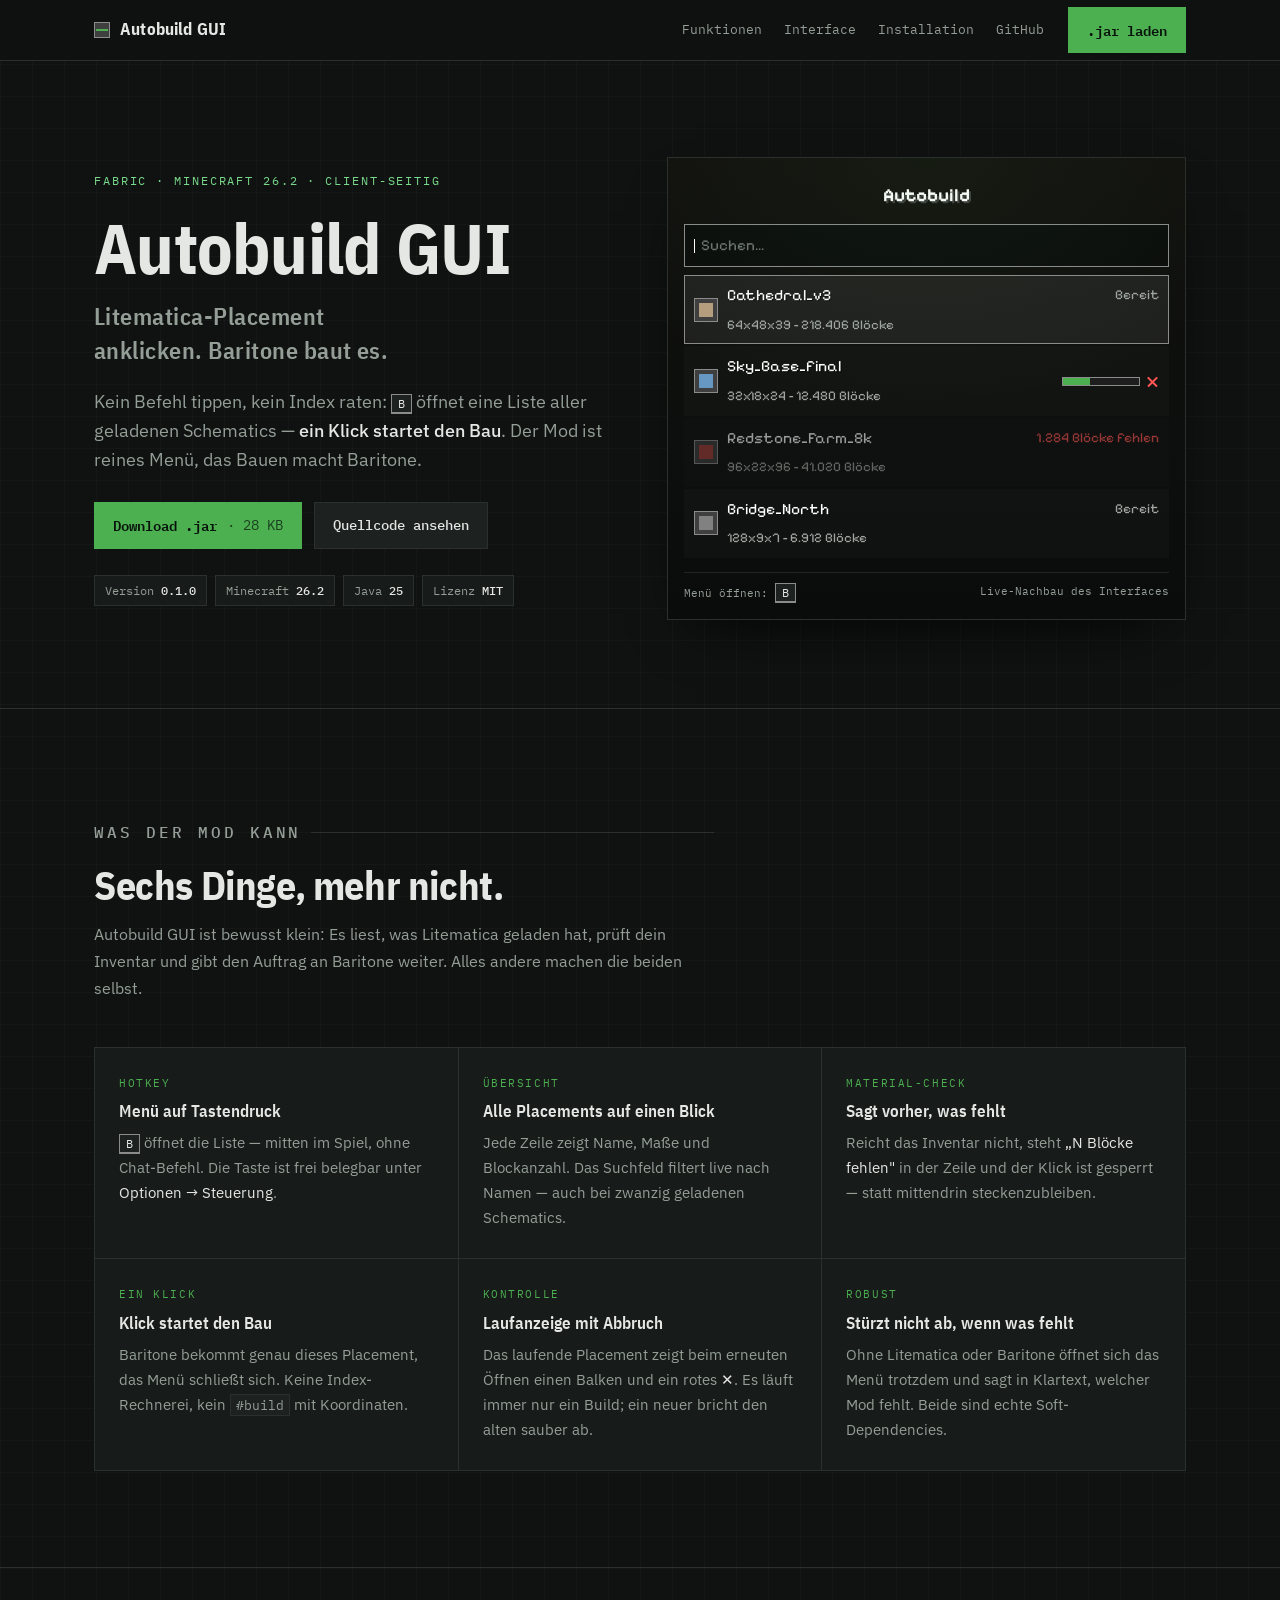
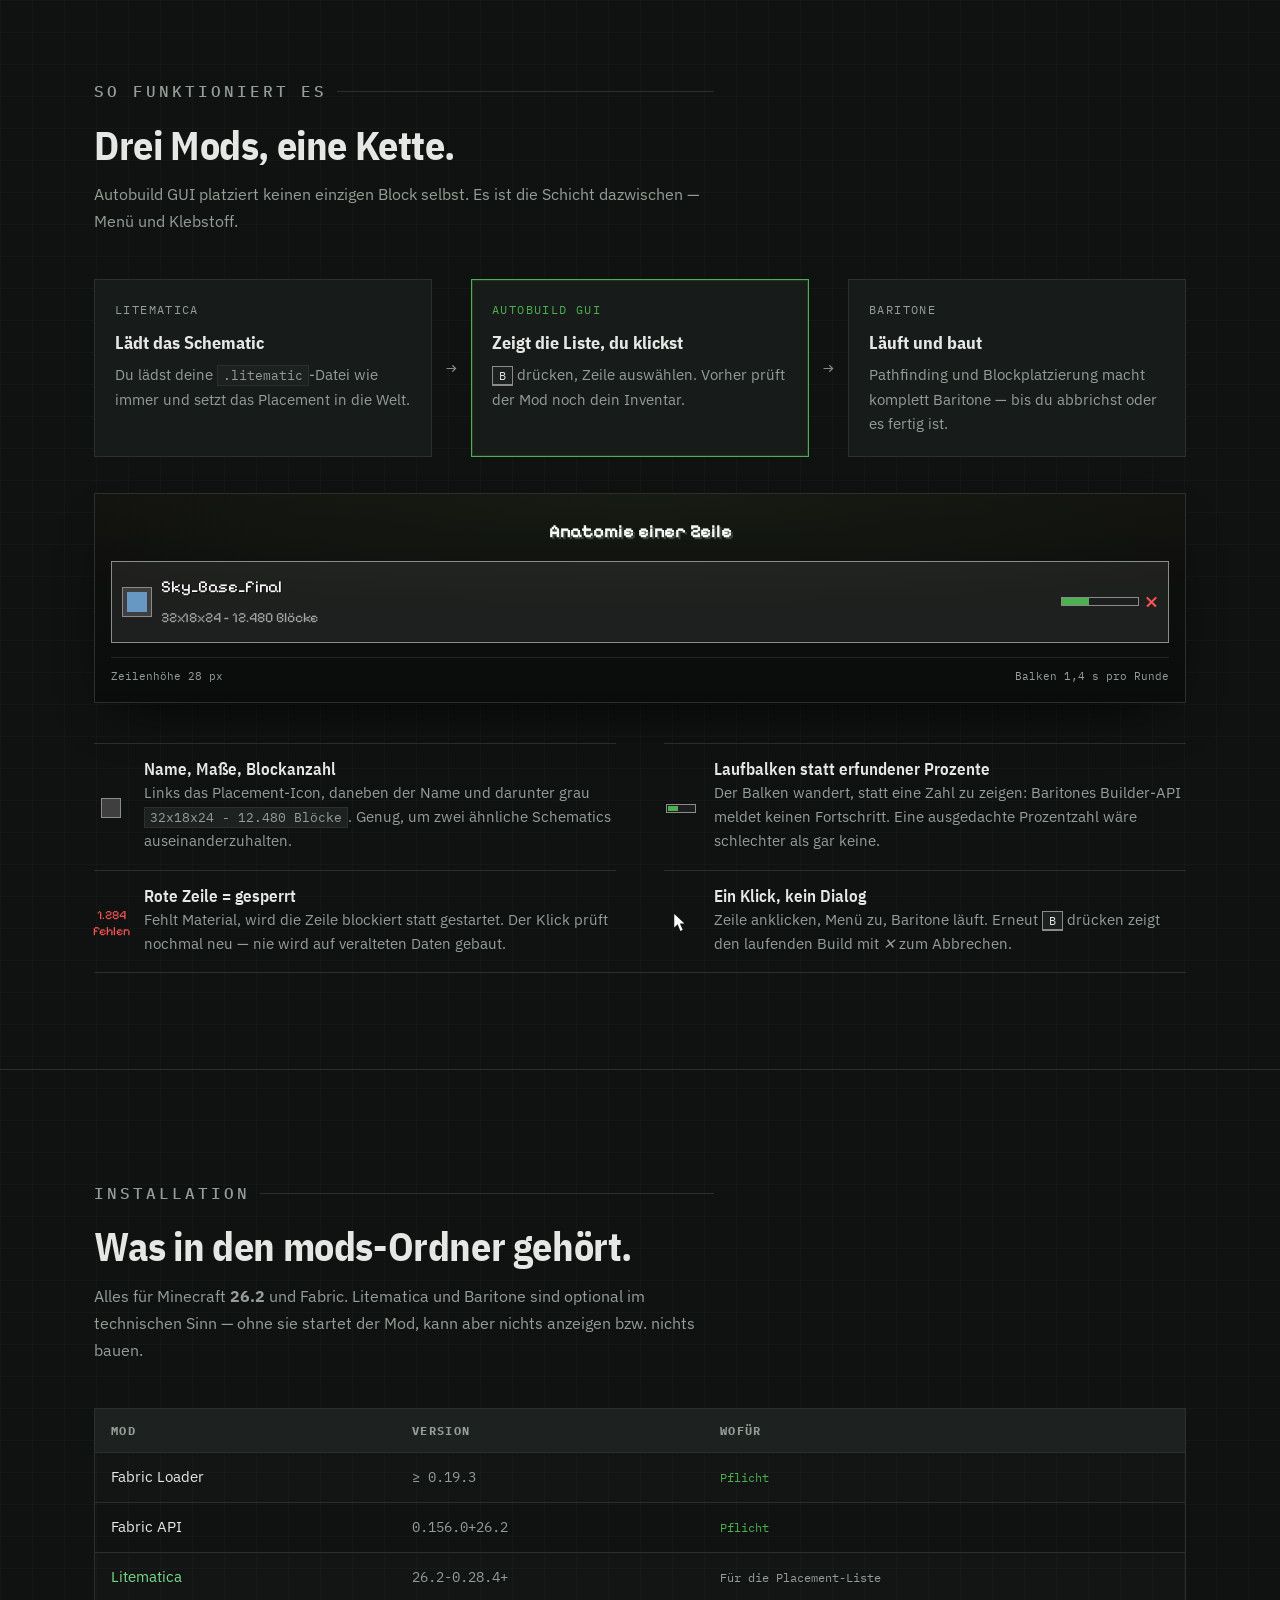
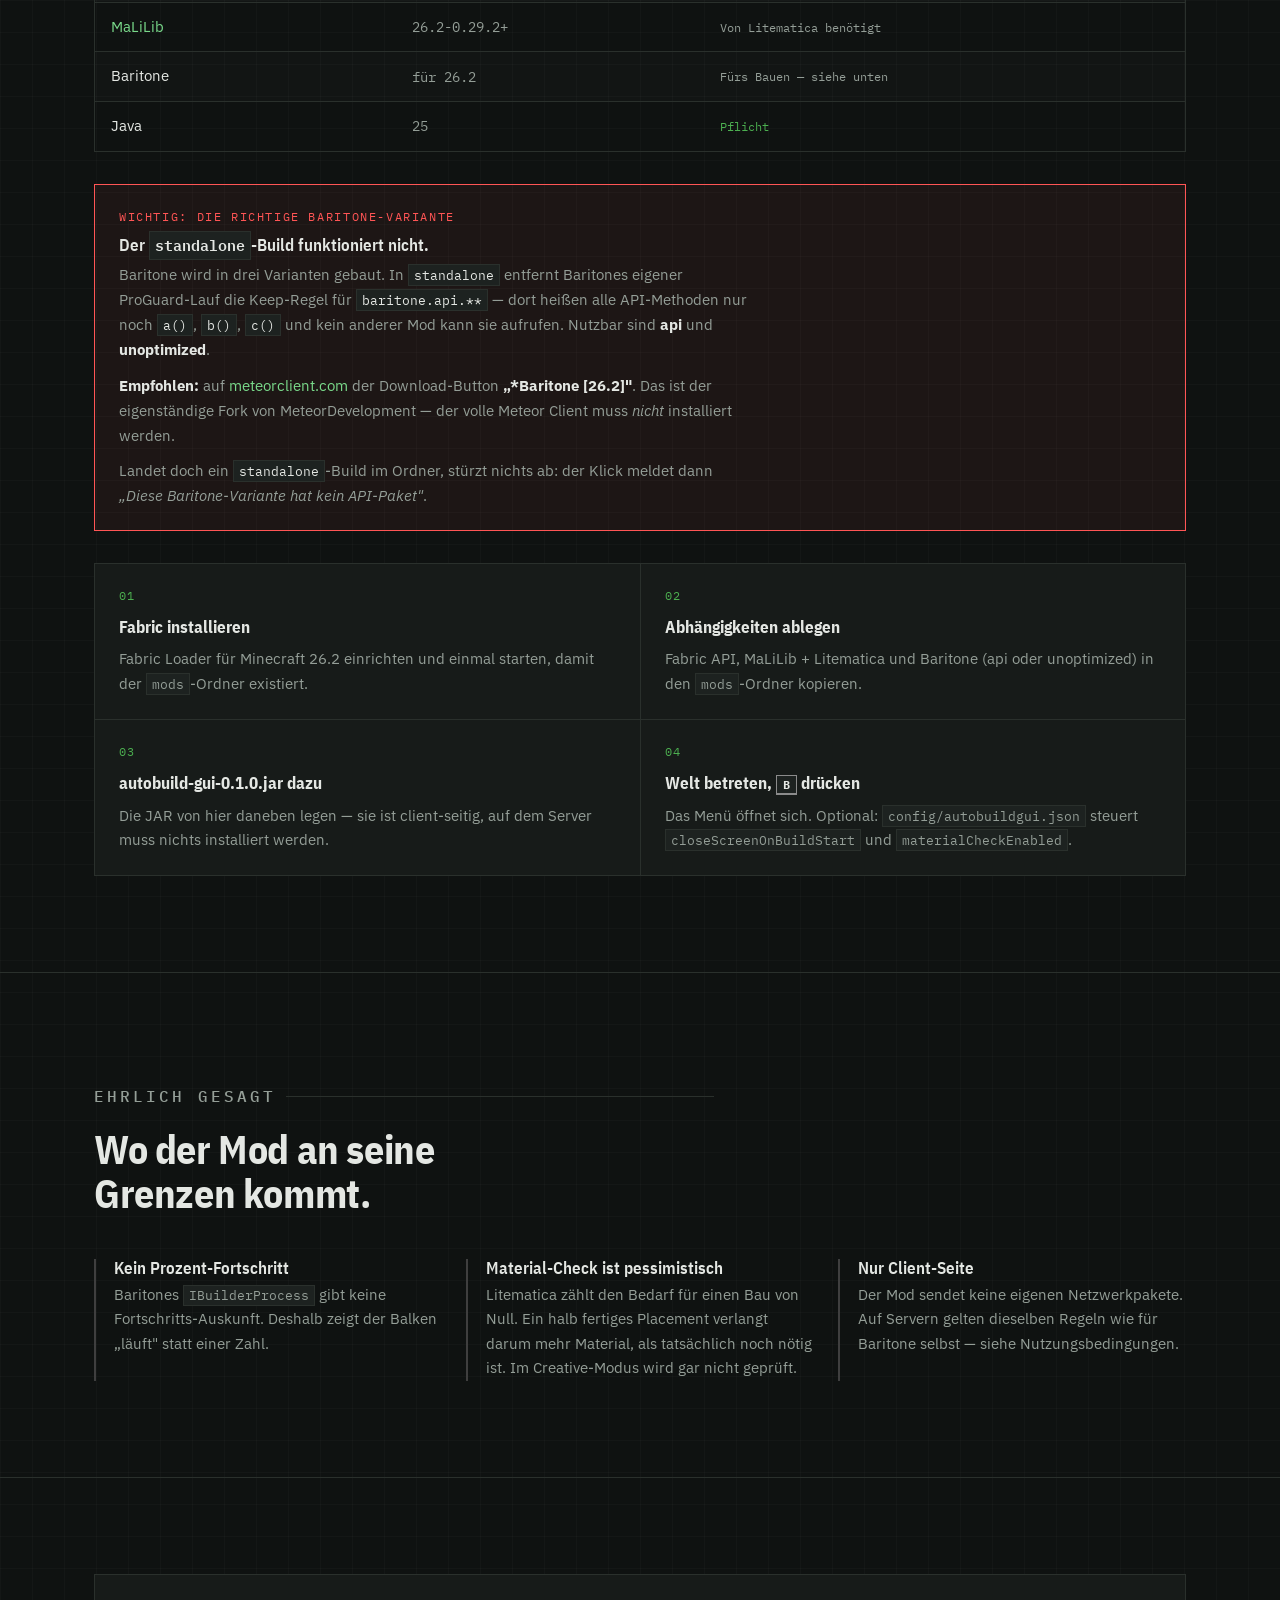
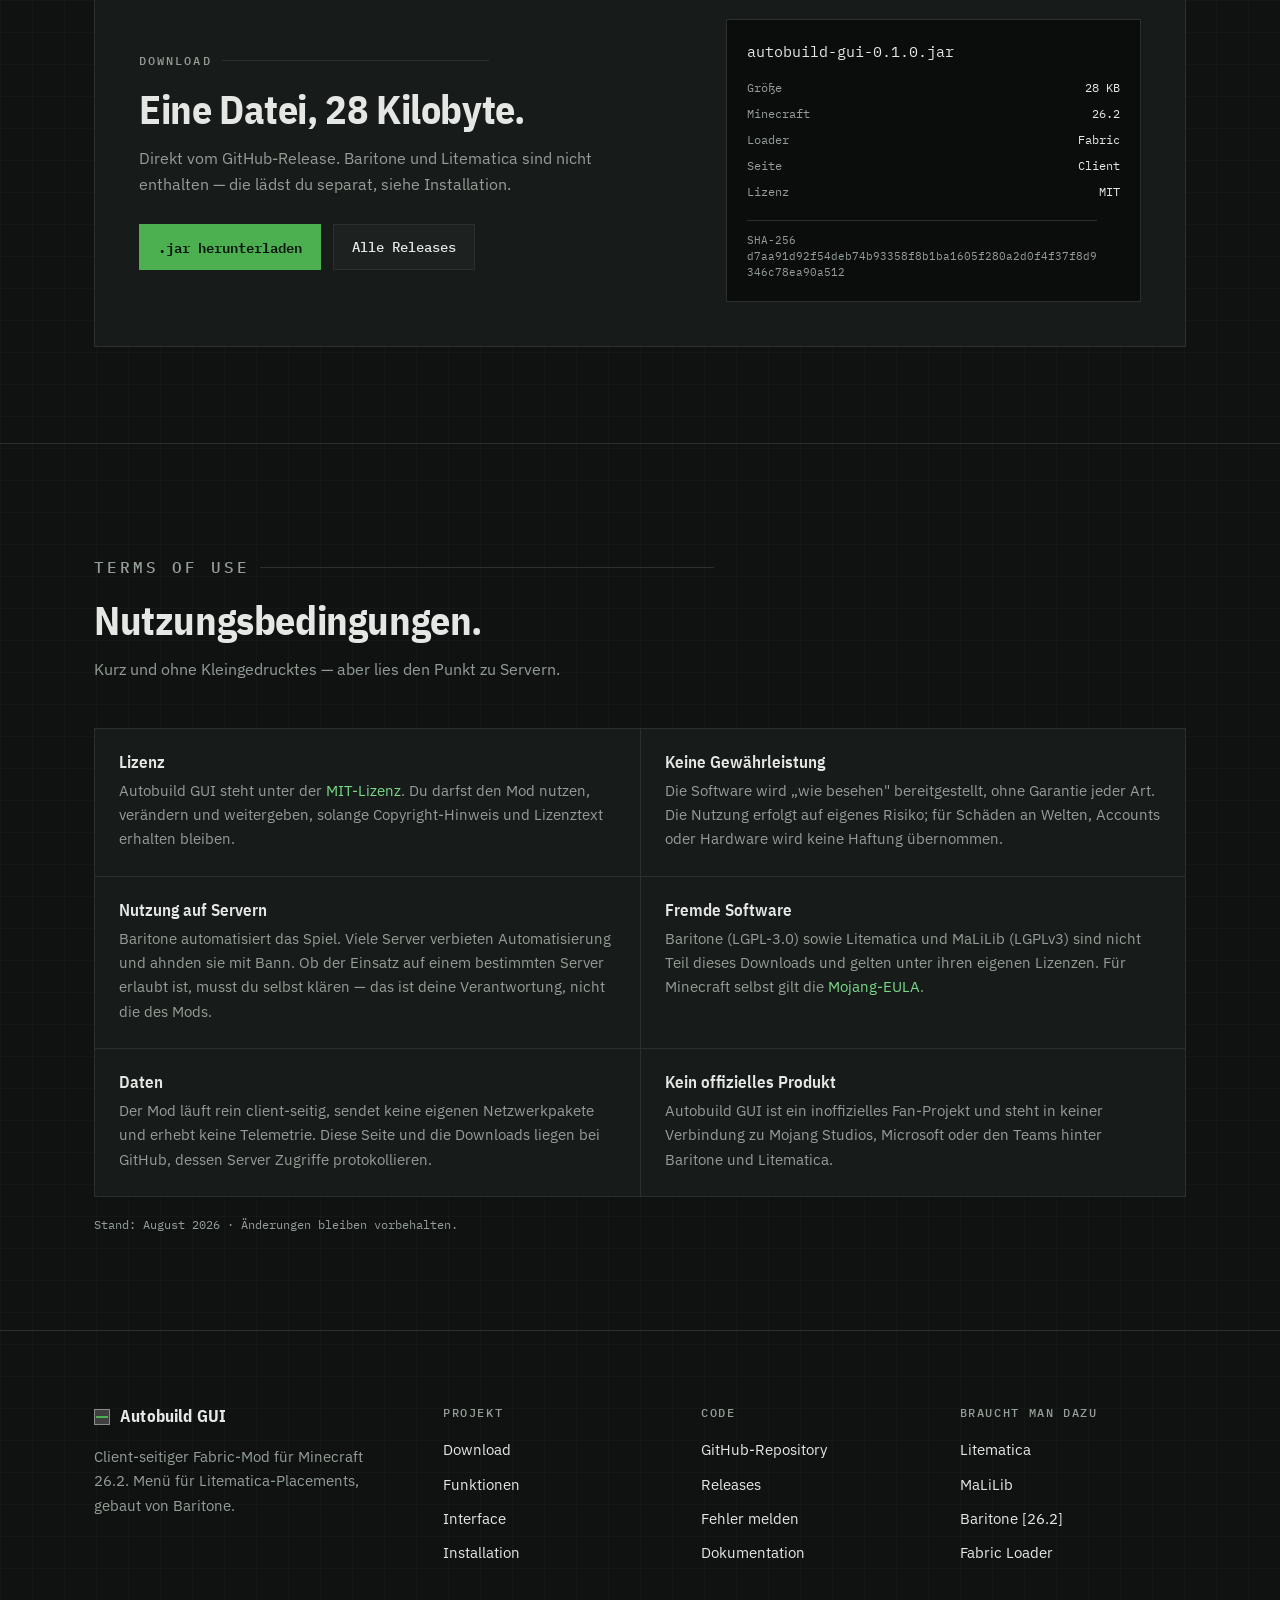
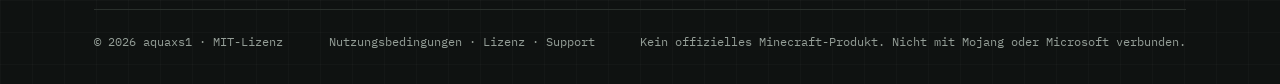
==== docs/index.html @ cc2c9528 "Projektseite: Download, Kurzbeschreibung und Interface-Nachbau Statische Seite unter docs/ (GitHub P" ====
<!doctype html>
<html lang="de">
<head>
<meta charset="utf-8">
<meta name="viewport" content="width=device-width, initial-scale=1">
<title>Autobuild GUI</title>
<meta name="description" content="Client-seitiger Fabric-Mod für Minecraft 26.2: Hotkey drücken, Litematica-Placement anklicken, Baritone baut es. Download als .jar.">
<meta property="og:title" content="Autobuild GUI">
<meta property="og:description" content="Ein Hotkey, eine Liste, ein Klick — und Baritone baut das Litematica-Schematic, das du ausgewählt hast.">
<meta property="og:type" content="website">
<link rel="preconnect" href="https://fonts.googleapis.com">
<link rel="preconnect" href="https://fonts.gstatic.com" crossorigin>
<link rel="stylesheet" href="https://fonts.googleapis.com/css2?family=IBM+Plex+Mono:wght@400;500;600&family=IBM+Plex+Sans+Condensed:wght@600;700&family=IBM+Plex+Sans:wght@400;500&family=Pixelify+Sans:wght@400;500;700&display=swap">
<link rel="icon" href="data:image/svg+xml,%3Csvg xmlns='http://www.w3.org/2000/svg' viewBox='0 0 16 16'%3E%3Crect width='16' height='16' fill='%230F1211'/%3E%3Crect x='2' y='2' width='12' height='12' fill='%238B8B8B'/%3E%3Crect x='3' y='3' width='10' height='10' fill='%233F3F3F'/%3E%3Crect x='4' y='7' width='8' height='2' fill='%234CAF50'/%3E%3C/svg%3E">
<style>
/* ---- tokens: die Farben stammen 1:1 aus PlacementListWidget.java ---- */
:root{
  --void:#0F1211;
  --panel:#171B19;
  --panel-2:#1D2220;
  --sunk:#0B0D0C;
  --stone:#8B8B8B;
  --stone-dim:#3F3F3F;
  --line:#2A302C;
  --text:#E4E7E3;
  --muted:#949E97;
  --grass:#4CAF50;
  --grass-hi:#79D98A;
  --redstone:#FF5555;

  --display:"IBM Plex Sans Condensed","Helvetica Neue",Arial,sans-serif;
  --body:"IBM Plex Sans","Helvetica Neue",Arial,sans-serif;
  --mono:"IBM Plex Mono",ui-monospace,SFMono-Regular,Menlo,monospace;
  --pixel:"Pixelify Sans",ui-monospace,SFMono-Regular,Menlo,monospace;

  --wrap:1140px;
}

*{box-sizing:border-box}
html{-webkit-text-size-adjust:100%}
body{
  margin:0;
  background-color:var(--void);
  /* Blaupausen-Raster: das Schematic-Gitter hinter allem */
  background-image:
    linear-gradient(rgba(139,139,139,.045) 1px,transparent 1px),
    linear-gradient(90deg,rgba(139,139,139,.045) 1px,transparent 1px);
  background-size:32px 32px;
  color:var(--text);
  font-family:var(--body);
  font-size:16px;
  line-height:1.65;
  -webkit-font-smoothing:antialiased;
}
img{max-width:100%}
a{color:var(--grass-hi);text-decoration:none}
a:hover{text-decoration:underline;text-underline-offset:3px}
:focus-visible{outline:2px solid var(--grass);outline-offset:2px}

h1,h2,h3{font-family:var(--display);font-weight:700;line-height:1.08;text-wrap:balance;margin:0;letter-spacing:-.01em}
h1{font-size:clamp(2.6rem,7vw,4.4rem)}
h2{font-size:clamp(1.75rem,3.6vw,2.5rem)}
h3{font-size:1.05rem;font-weight:600;letter-spacing:0}
p{margin:0}

.wrap{width:100%;max-width:var(--wrap);margin-inline:auto;padding-inline:24px}

/* ---- Widget-Chrome: 1px Stein-Rand über dunkler Füllung, wie im Spiel ---- */
.widget{border:1px solid var(--line);background:var(--panel)}

.eyebrow{
  font-family:var(--mono);font-size:.72rem;font-weight:500;
  letter-spacing:.18em;text-transform:uppercase;color:var(--muted);
  display:flex;align-items:center;gap:10px;margin-bottom:18px;
}
.eyebrow::after{content:"";flex:1;height:1px;background:var(--line)}

/* ---------------- Kopfzeile ---------------- */
.topbar{
  position:sticky;top:0;z-index:40;
  background:rgba(15,18,17,.88);
  backdrop-filter:blur(8px);
  border-bottom:1px solid var(--line);
}
.topbar .wrap{display:flex;align-items:center;gap:24px;height:60px}
.brand{display:flex;align-items:center;gap:10px;font-family:var(--display);font-weight:700;font-size:1.05rem;color:var(--text);letter-spacing:.01em}
.topbar .brand{margin-right:auto}
.brand:hover{text-decoration:none}
.brand .cube{width:16px;height:16px;background:var(--stone);position:relative;flex:none}
.brand .cube::after{content:"";position:absolute;inset:1px;background:var(--stone-dim)}
.brand .cube::before{content:"";position:absolute;left:2px;right:2px;top:7px;height:2px;background:var(--grass);z-index:1}
.topnav{display:flex;gap:22px;font-family:var(--mono);font-size:.8rem}
.topnav a{color:var(--muted)}
.topnav a:hover{color:var(--text);text-decoration:none}
@media (max-width:860px){.topnav{display:none}}

/* ---------------- Buttons ---------------- */
.btn{
  display:inline-flex;align-items:center;gap:10px;
  font-family:var(--mono);font-size:.85rem;font-weight:500;
  padding:11px 18px;border:1px solid var(--line);
  background:var(--panel-2);color:var(--text);
  transition:border-color .15s ease,background .15s ease,transform .15s ease;
}
.btn:hover{text-decoration:none;border-color:var(--stone);background:#242a27}
.btn:active{transform:translateY(1px)}
.btn-primary{
  background:var(--grass);border-color:var(--grass);color:#08130B;font-weight:600;
  box-shadow:0 0 0 0 rgba(76,175,80,.45);
}
.btn-primary:hover{background:var(--grass-hi);border-color:var(--grass-hi);box-shadow:0 0 26px -6px rgba(76,175,80,.55)}
.btn-primary .sz{opacity:.7;font-weight:400}

/* ---------------- Hero ---------------- */
.hero{padding:clamp(48px,8vw,96px) 0 clamp(56px,7vw,88px);border-bottom:1px solid var(--line)}
.hero-grid{display:grid;grid-template-columns:minmax(0,1fr) minmax(0,1.02fr);gap:clamp(32px,5vw,64px);align-items:center}
@media (max-width:940px){.hero-grid{grid-template-columns:minmax(0,1fr)}}
.tagline{
  font-family:var(--mono);font-size:.74rem;letter-spacing:.16em;text-transform:uppercase;
  color:var(--grass-hi);margin-bottom:20px;
}
.hero h1{margin-bottom:20px}
.hero h1 .thin{display:block;font-weight:600;color:var(--muted);font-size:.34em;letter-spacing:.02em;margin-top:14px;line-height:1.4;max-width:34ch}
.lede{font-size:1.1rem;color:var(--muted);max-width:52ch;margin-bottom:28px}
.lede strong{color:var(--text);font-weight:500}
.cta-row{display:flex;flex-wrap:wrap;gap:12px;margin-bottom:26px}
.specs{display:flex;flex-wrap:wrap;gap:8px}
.chip{
  font-family:var(--mono);font-size:.72rem;color:var(--muted);
  border:1px solid var(--line);padding:5px 10px;background:var(--panel);
}
.chip b{color:var(--text);font-weight:500}

/* ---------------- Der Menü-Nachbau ---------------- */
.screen{
  border:1px solid var(--line);
  font-variant-ligatures:none;font-feature-settings:"liga" 0,"clig" 0;
  background:linear-gradient(180deg,#12100E 0%,#0C0F0D 60%,#0A0C0B 100%);
  padding:16px;position:relative;
  box-shadow:0 24px 60px -30px #000;
}
.screen::before{
  content:"";position:absolute;inset:0;pointer-events:none;
  background:radial-gradient(120% 90% at 50% 0%,rgba(76,175,80,.07),transparent 60%);
}
.screen-title{
  font-family:var(--pixel);font-size:1.15rem;font-weight:700;text-align:center;
  color:#fff;text-shadow:2px 2px 0 #3F3F3F;margin:6px 0 14px;
}
.mc-input{
  border:1px solid var(--stone);background:var(--sunk);
  padding:8px 9px;margin-bottom:8px;
  font-family:var(--pixel);font-size:.95rem;color:#6E756F;
  display:flex;align-items:center;gap:2px;
}
.mc-input .caret{width:1px;height:.9em;background:#fff;margin-right:4px;animation:blink 1.06s steps(1,end) infinite}
@keyframes blink{0%,49%{opacity:1}50%,100%{opacity:0}}

.rows{display:flex;flex-direction:column;gap:2px}
.row{
  display:flex;align-items:center;gap:9px;
  padding:7px 9px;border:1px solid transparent;background:rgba(255,255,255,.02);
}
.row.hover{background:rgba(255,255,255,.07);border-color:var(--stone)}
.row.blocked{opacity:.58}
.row .icon{width:24px;height:24px;flex:none;background:var(--stone);position:relative}
.row .icon::after{content:"";position:absolute;inset:1px;background:var(--stone-dim)}
.row .icon i{position:absolute;inset:5px;z-index:1;display:block;background:currentColor;opacity:.85}
.row .meta{min-width:0;flex:1;display:flex;flex-direction:column}
.row .name{font-family:var(--pixel);font-size:.98rem;color:#fff;white-space:nowrap;overflow:hidden;text-overflow:ellipsis;text-shadow:1px 1px 0 rgba(0,0,0,.6)}
.row .sub{font-family:var(--pixel);font-size:.84rem;color:#A0A5A1;margin-top:5px;white-space:nowrap;overflow:hidden;text-overflow:ellipsis}
.row .status{font-family:var(--pixel);font-size:.86rem;color:#A0A5A1;flex:none;align-self:flex-start;margin-top:1px}
.row .status.miss{color:var(--redstone)}
.running{display:flex;align-items:center;gap:6px;flex:none}
.bar{width:78px;height:9px;border:1px solid var(--stone);background:#1E1E1E;overflow:hidden;position:relative}
.bar span{position:absolute;top:0;bottom:0;width:35%;background:var(--grass);animation:sweep 1.4s linear infinite}
@keyframes sweep{from{left:-35%}to{left:100%}}
.x{width:13px;height:13px;position:relative;flex:none}
.x::before,.x::after{content:"";position:absolute;left:0;top:6px;width:13px;height:1.6px;background:var(--redstone)}
.x::before{transform:rotate(45deg)}
.x::after{transform:rotate(-45deg)}
.screen-foot{
  display:flex;justify-content:space-between;gap:12px;
  font-family:var(--mono);font-size:.68rem;color:var(--muted);
  margin-top:14px;padding-top:10px;border-top:1px solid rgba(139,139,139,.18);
}
kbd{
  font-family:var(--mono);font-size:.72rem;color:var(--text);
  border:1px solid var(--stone);border-bottom-width:2px;background:var(--panel-2);
  padding:1px 6px;
}
@media (prefers-reduced-motion:reduce){
  .bar span{animation:none;left:32%}
  .mc-input .caret{animation:none}
}

/* ---------------- Abschnitte ---------------- */
section{padding:clamp(56px,8vw,96px) 0;border-bottom:1px solid var(--line)}
.sec-head{max-width:62ch;margin-bottom:44px}
.sec-head p{color:var(--muted);margin-top:14px;font-size:1.03rem}

.features{display:grid;grid-template-columns:repeat(3,minmax(0,1fr));gap:1px;background:var(--line);border:1px solid var(--line)}
@media (max-width:900px){.features{grid-template-columns:repeat(2,minmax(0,1fr))}}
@media (max-width:600px){.features{grid-template-columns:minmax(0,1fr)}}
.feature{background:var(--panel);padding:26px 24px 28px;display:flex;flex-direction:column;gap:10px}
.feature .tag{font-family:var(--mono);font-size:.7rem;letter-spacing:.14em;text-transform:uppercase;color:var(--grass)}
.feature p{color:var(--muted);font-size:.95rem}
.feature p em{font-style:normal;color:var(--text)}

/* Pipeline */
.pipe{display:grid;grid-template-columns:1fr auto 1fr auto 1fr;gap:14px;align-items:stretch;margin-bottom:36px}
@media (max-width:820px){.pipe{grid-template-columns:minmax(0,1fr);gap:10px}.pipe .arrow{transform:rotate(90deg);justify-self:start;margin-left:24px}}
.step{border:1px solid var(--line);background:var(--panel);padding:20px}
.step .who{font-family:var(--mono);font-size:.72rem;letter-spacing:.12em;text-transform:uppercase;color:var(--muted);margin-bottom:8px}
.step.self{border-color:var(--grass);box-shadow:inset 0 0 0 1px rgba(76,175,80,.18)}
.step.self .who{color:var(--grass)}
.step b{font-family:var(--display);font-size:1.15rem;font-weight:700;display:block;margin-bottom:6px}
.step p{color:var(--muted);font-size:.92rem}
.arrow{display:flex;align-items:center;color:var(--stone);font-family:var(--mono);font-size:1.1rem}

.anatomy{display:flex;flex-direction:column;gap:clamp(24px,4vw,40px)}
.legend{list-style:none;margin:0;padding:0;display:grid;grid-template-columns:repeat(2,minmax(0,1fr));column-gap:clamp(24px,4vw,48px);border-bottom:1px solid var(--line)}
@media (max-width:760px){.legend{grid-template-columns:minmax(0,1fr)}}
.legend li{display:flex;gap:16px;padding:16px 0;border-top:1px solid var(--line)}
.legend .swatch{width:34px;flex:none;display:flex;align-items:center;justify-content:center;padding-top:3px}
.legend h3{margin-bottom:3px}
.legend p{color:var(--muted);font-size:.92rem}
.sw-icon{width:20px;height:20px;background:var(--stone);position:relative}
.sw-icon::after{content:"";position:absolute;inset:1px;background:var(--stone-dim)}
.sw-bar{width:30px;height:9px;border:1px solid var(--stone);background:#1E1E1E;position:relative;overflow:hidden}
.sw-bar::after{content:"";position:absolute;inset:1px;right:60%;background:var(--grass)}
.sw-text{font-family:var(--pixel);font-variant-ligatures:none;font-size:.78rem;color:var(--redstone);text-align:center;line-height:1.3}
.sw-cursor{width:14px;height:18px;fill:#fff}

/* Tabelle */
.table-scroll{overflow-x:auto;border:1px solid var(--line)}
table{border-collapse:collapse;width:100%;min-width:520px;font-size:.94rem}
th,td{text-align:left;padding:12px 16px;border-bottom:1px solid var(--line)}
thead th{font-family:var(--mono);font-size:.72rem;letter-spacing:.12em;text-transform:uppercase;color:var(--muted);background:var(--panel-2)}
tbody tr:last-child td{border-bottom:none}
tbody tr:nth-child(odd){background:rgba(255,255,255,.012)}
td.v{font-family:var(--mono);font-size:.85rem;color:var(--muted);white-space:nowrap}
td .req{font-family:var(--mono);font-size:.75rem;color:var(--grass)}
td .opt{font-family:var(--mono);font-size:.75rem;color:var(--muted)}

/* Warnung */
.warn{border:1px solid var(--redstone);background:rgba(255,85,85,.06);padding:22px 24px;margin:32px 0}
.warn .lbl{font-family:var(--mono);font-size:.72rem;letter-spacing:.14em;text-transform:uppercase;color:var(--redstone);margin-bottom:10px}
.warn h3{margin-bottom:8px}
.warn p{color:var(--muted);font-size:.95rem;max-width:70ch}
.warn p + p{margin-top:10px}
.warn code,.warn strong{color:var(--text)}
code{font-family:var(--mono);font-size:.88em;background:var(--panel-2);border:1px solid var(--line);padding:1px 5px}

/* Schritte */
.steps{counter-reset:s;list-style:none;margin:32px 0 0;padding:0;display:grid;grid-template-columns:repeat(2,minmax(0,1fr));gap:1px;background:var(--line);border:1px solid var(--line)}
@media (max-width:700px){.steps{grid-template-columns:minmax(0,1fr)}}
.steps li{counter-increment:s;background:var(--panel);padding:22px 24px}
.steps li::before{content:counter(s,decimal-leading-zero);font-family:var(--mono);font-size:.75rem;color:var(--grass);display:block;margin-bottom:8px;letter-spacing:.1em}
.steps li p{color:var(--muted);font-size:.94rem;margin-top:6px}
.steps li b{font-family:var(--display);font-size:1.05rem}

.notes{list-style:none;margin:0;padding:0;display:grid;grid-template-columns:repeat(3,minmax(0,1fr));gap:24px}
@media (max-width:820px){.notes{grid-template-columns:minmax(0,1fr);gap:20px}}
.notes li{border-left:2px solid var(--stone-dim);padding-left:18px}
.notes h3{margin-bottom:6px}
.notes p{color:var(--muted);font-size:.93rem}

/* Download */
.download{background:var(--panel);border:1px solid var(--line);padding:clamp(28px,4vw,44px);display:grid;grid-template-columns:minmax(0,1.3fr) minmax(0,1fr);gap:clamp(24px,4vw,48px);align-items:center}
@media (max-width:820px){.download{grid-template-columns:minmax(0,1fr)}}
.download h2{margin-bottom:14px}
.download > div > p{color:var(--muted);max-width:50ch}
.file{border:1px solid var(--line);background:var(--sunk);padding:20px}
.file .fname{font-family:var(--mono);font-size:.92rem;color:var(--text);word-break:break-all;margin-bottom:14px}
.file dl{margin:0 0 18px;display:grid;grid-template-columns:auto 1fr;gap:6px 16px;font-family:var(--mono);font-size:.76rem}
.file dt{color:var(--muted)}
.file dd{margin:0;color:var(--text);text-align:right}
.file .hash{font-family:var(--mono);font-size:.66rem;color:var(--muted);word-break:break-all;line-height:1.5;border-top:1px solid var(--line);padding-top:12px;margin-top:14px}

/* Nutzungsbedingungen */
.terms{display:grid;grid-template-columns:repeat(2,minmax(0,1fr));gap:1px;background:var(--line);border:1px solid var(--line)}
@media (max-width:760px){.terms{grid-template-columns:minmax(0,1fr)}}
.terms > div{background:var(--panel);padding:24px}
.terms h3{margin-bottom:8px}
.terms p{color:var(--muted);font-size:.92rem}
.terms p + p{margin-top:8px}
.stamp{font-family:var(--mono);font-size:.74rem;color:var(--muted);margin-top:18px}

/* Fußzeile */
footer{padding:clamp(48px,6vw,72px) 0 32px}
.fgrid{display:grid;grid-template-columns:1.4fr repeat(3,1fr);gap:32px}
@media (max-width:860px){.fgrid{grid-template-columns:repeat(2,minmax(0,1fr))}}
@media (max-width:520px){.fgrid{grid-template-columns:minmax(0,1fr)}}
.fgrid h4{font-family:var(--mono);font-size:.72rem;letter-spacing:.14em;text-transform:uppercase;color:var(--muted);margin:0 0 16px;font-weight:500}
.fgrid ul{list-style:none;margin:0;padding:0;display:flex;flex-direction:column;gap:10px;font-size:.92rem}
.fgrid ul a{color:var(--text)}
.fgrid ul a:hover{color:var(--grass-hi)}
.fabout p{color:var(--muted);font-size:.92rem;max-width:34ch;margin-top:14px}
.fbottom{margin-top:44px;padding-top:22px;border-top:1px solid var(--line);display:flex;flex-wrap:wrap;gap:12px 24px;justify-content:space-between;font-family:var(--mono);font-size:.74rem;color:var(--muted)}
.fbottom a{color:var(--muted)}
.skip{position:absolute;left:-9999px}
.skip:focus{left:16px;top:12px;z-index:60;background:var(--grass);color:#08130B;padding:8px 14px}
</style>
</head>
<body>
<a class="skip" href="#main">Zum Inhalt springen</a>

<header class="topbar">
  <div class="wrap">
    <a class="brand" href="#top"><span class="cube"></span>Autobuild GUI</a>
    <nav class="topnav">
      <a href="#features">Funktionen</a>
      <a href="#interface">Interface</a>
      <a href="#installation">Installation</a>
      <a href="https://github.com/aquaxs1/Autobuild-GUI">GitHub</a>
    </nav>
    <a class="btn btn-primary" href="https://github.com/aquaxs1/Autobuild-GUI/releases/download/v0.1.0/autobuild-gui-0.1.0.jar">.jar laden</a>
  </div>
</header>

<main id="main">
<div id="top"></div>

<!-- ============ HERO ============ -->
<div class="hero">
  <div class="wrap hero-grid">
    <div>
      <p class="tagline">Fabric · Minecraft 26.2 · Client-seitig</p>
      <h1>Autobuild&nbsp;GUI
        <span class="thin">Litematica-Placement anklicken. Baritone baut es.</span>
      </h1>
      <p class="lede">Kein Befehl tippen, kein Index raten: <kbd>B</kbd> öffnet eine Liste aller geladenen Schematics — <strong>ein Klick startet den Bau</strong>. Der Mod ist reines Menü, das Bauen macht Baritone.</p>
      <div class="cta-row">
        <a class="btn btn-primary" href="https://github.com/aquaxs1/Autobuild-GUI/releases/download/v0.1.0/autobuild-gui-0.1.0.jar">Download .jar <span class="sz">· 28&nbsp;KB</span></a>
        <a class="btn" href="https://github.com/aquaxs1/Autobuild-GUI">Quellcode ansehen</a>
      </div>
      <div class="specs">
        <span class="chip">Version <b>0.1.0</b></span>
        <span class="chip">Minecraft <b>26.2</b></span>
        <span class="chip">Java <b>25</b></span>
        <span class="chip">Lizenz <b>MIT</b></span>
      </div>
    </div>

    <!-- Nachbau des Menüs, wie der Mod es zeichnet -->
    <div class="screen" role="img" aria-label="Nachbau des Autobuild-Menüs: Suchfeld und vier Placement-Zeilen. Cathedral_v3 ist bereit, Sky_Base_final wird gerade gebaut und zeigt einen laufenden Balken mit Abbrechen-Kreuz, Redstone_Farm_8k ist gesperrt weil 1284 Blöcke fehlen, Bridge_North ist bereit.">
      <p class="screen-title">Autobuild</p>
      <div class="mc-input"><span class="caret"></span>Suchen...</div>
      <div class="rows">
        <div class="row hover">
          <span class="icon" style="color:#C9B08A"><i></i></span>
          <span class="meta">
            <span class="name">Cathedral_v3</span>
            <span class="sub">64x48x39 - 218.406 Blöcke</span>
          </span>
          <span class="status">Bereit</span>
        </div>
        <div class="row">
          <span class="icon" style="color:#6FA8DC"><i></i></span>
          <span class="meta">
            <span class="name">Sky_Base_final</span>
            <span class="sub">32x18x24 - 12.480 Blöcke</span>
          </span>
          <span class="running"><span class="bar"><span></span></span><span class="x"></span></span>
        </div>
        <div class="row blocked">
          <span class="icon" style="color:#B4413C"><i></i></span>
          <span class="meta">
            <span class="name">Redstone_Farm_8k</span>
            <span class="sub">96x22x96 - 41.020 Blöcke</span>
          </span>
          <span class="status miss">1.284 Blöcke fehlen</span>
        </div>
        <div class="row">
          <span class="icon" style="color:#8E8E8E"><i></i></span>
          <span class="meta">
            <span class="name">Bridge_North</span>
            <span class="sub">128x9x7 - 6.912 Blöcke</span>
          </span>
          <span class="status">Bereit</span>
        </div>
      </div>
      <div class="screen-foot">
        <span>Menü öffnen: <kbd>B</kbd></span>
        <span>Live-Nachbau des Interfaces</span>
      </div>
    </div>
  </div>
</div>

<!-- ============ FUNKTIONEN ============ -->
<section id="features">
  <div class="wrap">
    <div class="sec-head">
      <p class="eyebrow">Was der Mod kann</p>
      <h2>Sechs Dinge, mehr nicht.</h2>
      <p>Autobuild GUI ist bewusst klein: Es liest, was Litematica geladen hat, prüft dein Inventar und gibt den Auftrag an Baritone weiter. Alles andere machen die beiden selbst.</p>
    </div>

    <div class="features">
      <div class="feature">
        <span class="tag">Hotkey</span>
        <h3>Menü auf Tastendruck</h3>
        <p><kbd>B</kbd> öffnet die Liste — mitten im Spiel, ohne Chat-Befehl. Die Taste ist frei belegbar unter <em>Optionen → Steuerung</em>.</p>
      </div>
      <div class="feature">
        <span class="tag">Übersicht</span>
        <h3>Alle Placements auf einen Blick</h3>
        <p>Jede Zeile zeigt Name, Maße und Blockanzahl. Das Suchfeld filtert live nach Namen — auch bei zwanzig geladenen Schematics.</p>
      </div>
      <div class="feature">
        <span class="tag">Material-Check</span>
        <h3>Sagt vorher, was fehlt</h3>
        <p>Reicht das Inventar nicht, steht <em>„N Blöcke fehlen"</em> in der Zeile und der Klick ist gesperrt — statt mittendrin steckenzubleiben.</p>
      </div>
      <div class="feature">
        <span class="tag">Ein Klick</span>
        <h3>Klick startet den Bau</h3>
        <p>Baritone bekommt genau dieses Placement, das Menü schließt sich. Keine Index-Rechnerei, kein <code>#build</code> mit Koordinaten.</p>
      </div>
      <div class="feature">
        <span class="tag">Kontrolle</span>
        <h3>Laufanzeige mit Abbruch</h3>
        <p>Das laufende Placement zeigt beim erneuten Öffnen einen Balken und ein rotes <em>✕</em>. Es läuft immer nur ein Build; ein neuer bricht den alten sauber ab.</p>
      </div>
      <div class="feature">
        <span class="tag">Robust</span>
        <h3>Stürzt nicht ab, wenn was fehlt</h3>
        <p>Ohne Litematica oder Baritone öffnet sich das Menü trotzdem und sagt in Klartext, welcher Mod fehlt. Beide sind echte Soft-Dependencies.</p>
      </div>
    </div>
  </div>
</section>

<!-- ============ INTERFACE ============ -->
<section id="interface">
  <div class="wrap">
    <div class="sec-head">
      <p class="eyebrow">So funktioniert es</p>
      <h2>Drei Mods, eine Kette.</h2>
      <p>Autobuild GUI platziert keinen einzigen Block selbst. Es ist die Schicht dazwischen — Menü und Klebstoff.</p>
    </div>

    <div class="pipe">
      <div class="step">
        <p class="who">Litematica</p>
        <b>Lädt das Schematic</b>
        <p>Du lädst deine <code>.litematic</code>-Datei wie immer und setzt das Placement in die Welt.</p>
      </div>
      <div class="arrow" aria-hidden="true">→</div>
      <div class="step self">
        <p class="who">Autobuild GUI</p>
        <b>Zeigt die Liste, du klickst</b>
        <p><kbd>B</kbd> drücken, Zeile auswählen. Vorher prüft der Mod noch dein Inventar.</p>
      </div>
      <div class="arrow" aria-hidden="true">→</div>
      <div class="step">
        <p class="who">Baritone</p>
        <b>Läuft und baut</b>
        <p>Pathfinding und Blockplatzierung macht komplett Baritone — bis du abbrichst oder es fertig ist.</p>
      </div>
    </div>

    <div class="anatomy">
      <div class="screen">
        <p class="screen-title">Anatomie einer Zeile</p>
        <div class="rows">
          <div class="row hover" style="padding:12px 10px">
            <span class="icon" style="color:#6FA8DC;width:30px;height:30px"><i></i></span>
            <span class="meta">
              <span class="name" style="font-size:1.05rem">Sky_Base_final</span>
              <span class="sub" style="font-size:.88rem">32x18x24 - 12.480 Blöcke</span>
            </span>
            <span class="running"><span class="bar"><span></span></span><span class="x"></span></span>
          </div>
        </div>
        <div class="screen-foot"><span>Zeilenhöhe 28&nbsp;px</span><span>Balken 1,4&nbsp;s pro Runde</span></div>
      </div>

      <ul class="legend">
        <li>
          <span class="swatch"><span class="sw-icon"></span></span>
          <div>
            <h3>Name, Maße, Blockanzahl</h3>
            <p>Links das Placement-Icon, daneben der Name und darunter grau <code>32x18x24 - 12.480 Blöcke</code>. Genug, um zwei ähnliche Schematics auseinanderzuhalten.</p>
          </div>
        </li>
        <li>
          <span class="swatch"><span class="sw-bar"></span></span>
          <div>
            <h3>Laufbalken statt erfundener Prozente</h3>
            <p>Der Balken wandert, statt eine Zahl zu zeigen: Baritones Builder-API meldet keinen Fortschritt. Eine ausgedachte Prozentzahl wäre schlechter als gar keine.</p>
          </div>
        </li>
        <li>
          <span class="swatch"><span class="sw-text">1.284<br>fehlen</span></span>
          <div>
            <h3>Rote Zeile = gesperrt</h3>
            <p>Fehlt Material, wird die Zeile blockiert statt gestartet. Der Klick prüft nochmal neu — nie wird auf veralteten Daten gebaut.</p>
          </div>
        </li>
        <li>
          <span class="swatch"><svg class="sw-cursor" viewBox="0 0 12 16" aria-hidden="true"><path d="M0 0 L0 12 L3 9 L5.5 15 L7.5 14 L5 8.5 L9 8.5 Z"/></svg></span>
          <div>
            <h3>Ein Klick, kein Dialog</h3>
            <p>Zeile anklicken, Menü zu, Baritone läuft. Erneut <kbd>B</kbd> drücken zeigt den laufenden Build mit <em>✕</em> zum Abbrechen.</p>
          </div>
        </li>
      </ul>
    </div>
  </div>
</section>

<!-- ============ INSTALLATION ============ -->
<section id="installation">
  <div class="wrap">
    <div class="sec-head">
      <p class="eyebrow">Installation</p>
      <h2>Was in den mods-Ordner gehört.</h2>
      <p>Alles für Minecraft <strong>26.2</strong> und Fabric. Litematica und Baritone sind optional im technischen Sinn — ohne sie startet der Mod, kann aber nichts anzeigen bzw. nichts bauen.</p>
    </div>

    <div class="table-scroll">
      <table>
        <thead>
          <tr><th scope="col">Mod</th><th scope="col">Version</th><th scope="col">Wofür</th></tr>
        </thead>
        <tbody>
          <tr><td>Fabric Loader</td><td class="v">≥ 0.19.3</td><td><span class="req">Pflicht</span></td></tr>
          <tr><td>Fabric API</td><td class="v">0.156.0+26.2</td><td><span class="req">Pflicht</span></td></tr>
          <tr><td><a href="https://www.curseforge.com/minecraft/mc-mods/litematica">Litematica</a></td><td class="v">26.2-0.28.4+</td><td><span class="opt">Für die Placement-Liste</span></td></tr>
          <tr><td><a href="https://www.curseforge.com/minecraft/mc-mods/malilib">MaLiLib</a></td><td class="v">26.2-0.29.2+</td><td><span class="opt">Von Litematica benötigt</span></td></tr>
          <tr><td>Baritone</td><td class="v">für 26.2</td><td><span class="opt">Fürs Bauen — siehe unten</span></td></tr>
          <tr><td>Java</td><td class="v">25</td><td><span class="req">Pflicht</span></td></tr>
        </tbody>
      </table>
    </div>

    <div class="warn">
      <p class="lbl">Wichtig: die richtige Baritone-Variante</p>
      <h3>Der <code>standalone</code>-Build funktioniert nicht.</h3>
      <p>Baritone wird in drei Varianten gebaut. In <code>standalone</code> entfernt Baritones eigener ProGuard-Lauf die Keep-Regel für <code>baritone.api.**</code> — dort heißen alle API-Methoden nur noch <code>a()</code>, <code>b()</code>, <code>c()</code> und kein anderer Mod kann sie aufrufen. Nutzbar sind <strong>api</strong> und <strong>unoptimized</strong>.</p>
      <p><strong>Empfohlen:</strong> auf <a href="https://meteorclient.com">meteorclient.com</a> der Download-Button <strong>„*Baritone [26.2]"</strong>. Das ist der eigenständige Fork von MeteorDevelopment — der volle Meteor Client muss <em>nicht</em> installiert werden.</p>
      <p>Landet doch ein <code>standalone</code>-Build im Ordner, stürzt nichts ab: der Klick meldet dann <em>„Diese Baritone-Variante hat kein API-Paket"</em>.</p>
    </div>

    <ol class="steps">
      <li><b>Fabric installieren</b><p>Fabric Loader für Minecraft 26.2 einrichten und einmal starten, damit der <code>mods</code>-Ordner existiert.</p></li>
      <li><b>Abhängigkeiten ablegen</b><p>Fabric API, MaLiLib + Litematica und Baritone (api oder unoptimized) in den <code>mods</code>-Ordner kopieren.</p></li>
      <li><b>autobuild-gui-0.1.0.jar dazu</b><p>Die JAR von hier daneben legen — sie ist client-seitig, auf dem Server muss nichts installiert werden.</p></li>
      <li><b>Welt betreten, <kbd>B</kbd> drücken</b><p>Das Menü öffnet sich. Optional: <code>config/autobuildgui.json</code> steuert <code>closeScreenOnBuildStart</code> und <code>materialCheckEnabled</code>.</p></li>
    </ol>
  </div>
</section>

<!-- ============ GRENZEN ============ -->
<section id="grenzen">
  <div class="wrap">
    <div class="sec-head">
      <p class="eyebrow">Ehrlich gesagt</p>
      <h2>Wo der Mod an seine Grenzen kommt.</h2>
    </div>
    <ul class="notes">
      <li>
        <h3>Kein Prozent-Fortschritt</h3>
        <p>Baritones <code>IBuilderProcess</code> gibt keine Fortschritts-Auskunft. Deshalb zeigt der Balken „läuft" statt einer Zahl.</p>
      </li>
      <li>
        <h3>Material-Check ist pessimistisch</h3>
        <p>Litematica zählt den Bedarf für einen Bau von Null. Ein halb fertiges Placement verlangt darum mehr Material, als tatsächlich noch nötig ist. Im Creative-Modus wird gar nicht geprüft.</p>
      </li>
      <li>
        <h3>Nur Client-Seite</h3>
        <p>Der Mod sendet keine eigenen Netzwerkpakete. Auf Servern gelten dieselben Regeln wie für Baritone selbst — siehe Nutzungsbedingungen.</p>
      </li>
    </ul>
  </div>
</section>

<!-- ============ DOWNLOAD ============ -->
<section id="download">
  <div class="wrap">
    <div class="download">
      <div>
        <p class="eyebrow">Download</p>
        <h2>Eine Datei, 28&nbsp;Kilobyte.</h2>
        <p>Direkt vom GitHub-Release. Baritone und Litematica sind nicht enthalten — die lädst du separat, siehe Installation.</p>
        <div class="cta-row" style="margin:26px 0 0">
          <a class="btn btn-primary" href="https://github.com/aquaxs1/Autobuild-GUI/releases/download/v0.1.0/autobuild-gui-0.1.0.jar">.jar herunterladen</a>
          <a class="btn" href="https://github.com/aquaxs1/Autobuild-GUI/releases">Alle Releases</a>
        </div>
      </div>
      <div class="file">
        <p class="fname">autobuild-gui-0.1.0.jar</p>
        <dl>
          <dt>Größe</dt><dd>28 KB</dd>
          <dt>Minecraft</dt><dd>26.2</dd>
          <dt>Loader</dt><dd>Fabric</dd>
          <dt>Seite</dt><dd>Client</dd>
          <dt>Lizenz</dt><dd>MIT</dd>
        </dl>
        <p class="hash">SHA-256<br>d7aa91d92f54deb74b93358f8b1ba1605f280a2d0f4f37f8d9346c78ea90a512</p>
      </div>
    </div>
  </div>
</section>

<!-- ============ NUTZUNGSBEDINGUNGEN ============ -->
<section id="terms">
  <div class="wrap">
    <div class="sec-head">
      <p class="eyebrow">Terms of Use</p>
      <h2>Nutzungsbedingungen.</h2>
      <p>Kurz und ohne Kleingedrucktes — aber lies den Punkt zu Servern.</p>
    </div>

    <div class="terms">
      <div>
        <h3>Lizenz</h3>
        <p>Autobuild GUI steht unter der <a href="https://github.com/aquaxs1/Autobuild-GUI/blob/main/LICENSE">MIT-Lizenz</a>. Du darfst den Mod nutzen, verändern und weitergeben, solange Copyright-Hinweis und Lizenztext erhalten bleiben.</p>
      </div>
      <div>
        <h3>Keine Gewährleistung</h3>
        <p>Die Software wird „wie besehen" bereitgestellt, ohne Garantie jeder Art. Die Nutzung erfolgt auf eigenes Risiko; für Schäden an Welten, Accounts oder Hardware wird keine Haftung übernommen.</p>
      </div>
      <div>
        <h3>Nutzung auf Servern</h3>
        <p>Baritone automatisiert das Spiel. Viele Server verbieten Automatisierung und ahnden sie mit Bann. Ob der Einsatz auf einem bestimmten Server erlaubt ist, musst du selbst klären — das ist deine Verantwortung, nicht die des Mods.</p>
      </div>
      <div>
        <h3>Fremde Software</h3>
        <p>Baritone (LGPL-3.0) sowie Litematica und MaLiLib (LGPLv3) sind nicht Teil dieses Downloads und gelten unter ihren eigenen Lizenzen. Für Minecraft selbst gilt die <a href="https://www.minecraft.net/eula">Mojang-EULA</a>.</p>
      </div>
      <div>
        <h3>Daten</h3>
        <p>Der Mod läuft rein client-seitig, sendet keine eigenen Netzwerkpakete und erhebt keine Telemetrie. Diese Seite und die Downloads liegen bei GitHub, dessen Server Zugriffe protokollieren.</p>
      </div>
      <div>
        <h3>Kein offizielles Produkt</h3>
        <p>Autobuild GUI ist ein inoffizielles Fan-Projekt und steht in keiner Verbindung zu Mojang Studios, Microsoft oder den Teams hinter Baritone und Litematica.</p>
      </div>
    </div>
    <p class="stamp">Stand: August 2026 · Änderungen bleiben vorbehalten.</p>
  </div>
</section>
</main>

<!-- ============ FUSSZEILE ============ -->
<footer>
  <div class="wrap">
    <div class="fgrid">
      <div class="fabout">
        <a class="brand" href="#top"><span class="cube"></span>Autobuild GUI</a>
        <p>Client-seitiger Fabric-Mod für Minecraft 26.2. Menü für Litematica-Placements, gebaut von Baritone.</p>
      </div>
      <div>
        <h4>Projekt</h4>
        <ul>
          <li><a href="#download">Download</a></li>
          <li><a href="#features">Funktionen</a></li>
          <li><a href="#interface">Interface</a></li>
          <li><a href="#installation">Installation</a></li>
        </ul>
      </div>
      <div>
        <h4>Code</h4>
        <ul>
          <li><a href="https://github.com/aquaxs1/Autobuild-GUI">GitHub-Repository</a></li>
          <li><a href="https://github.com/aquaxs1/Autobuild-GUI/releases">Releases</a></li>
          <li><a href="https://github.com/aquaxs1/Autobuild-GUI/issues">Fehler melden</a></li>
          <li><a href="https://github.com/aquaxs1/Autobuild-GUI/blob/main/README.md">Dokumentation</a></li>
        </ul>
      </div>
      <div>
        <h4>Braucht man dazu</h4>
        <ul>
          <li><a href="https://www.curseforge.com/minecraft/mc-mods/litematica">Litematica</a></li>
          <li><a href="https://www.curseforge.com/minecraft/mc-mods/malilib">MaLiLib</a></li>
          <li><a href="https://meteorclient.com">Baritone [26.2]</a></li>
          <li><a href="https://fabricmc.net/use/installer/">Fabric Loader</a></li>
        </ul>
      </div>
    </div>
    <div class="fbottom">
      <span>© 2026 aquaxs1 · MIT-Lizenz</span>
      <span><a href="#terms">Nutzungsbedingungen</a> · <a href="https://github.com/aquaxs1/Autobuild-GUI/blob/main/LICENSE">Lizenz</a> · <a href="https://github.com/aquaxs1/Autobuild-GUI/issues">Support</a></span>
      <span>Kein offizielles Minecraft-Produkt. Nicht mit Mojang oder Microsoft verbunden.</span>
    </div>
  </div>
</footer>
</body>
</html>
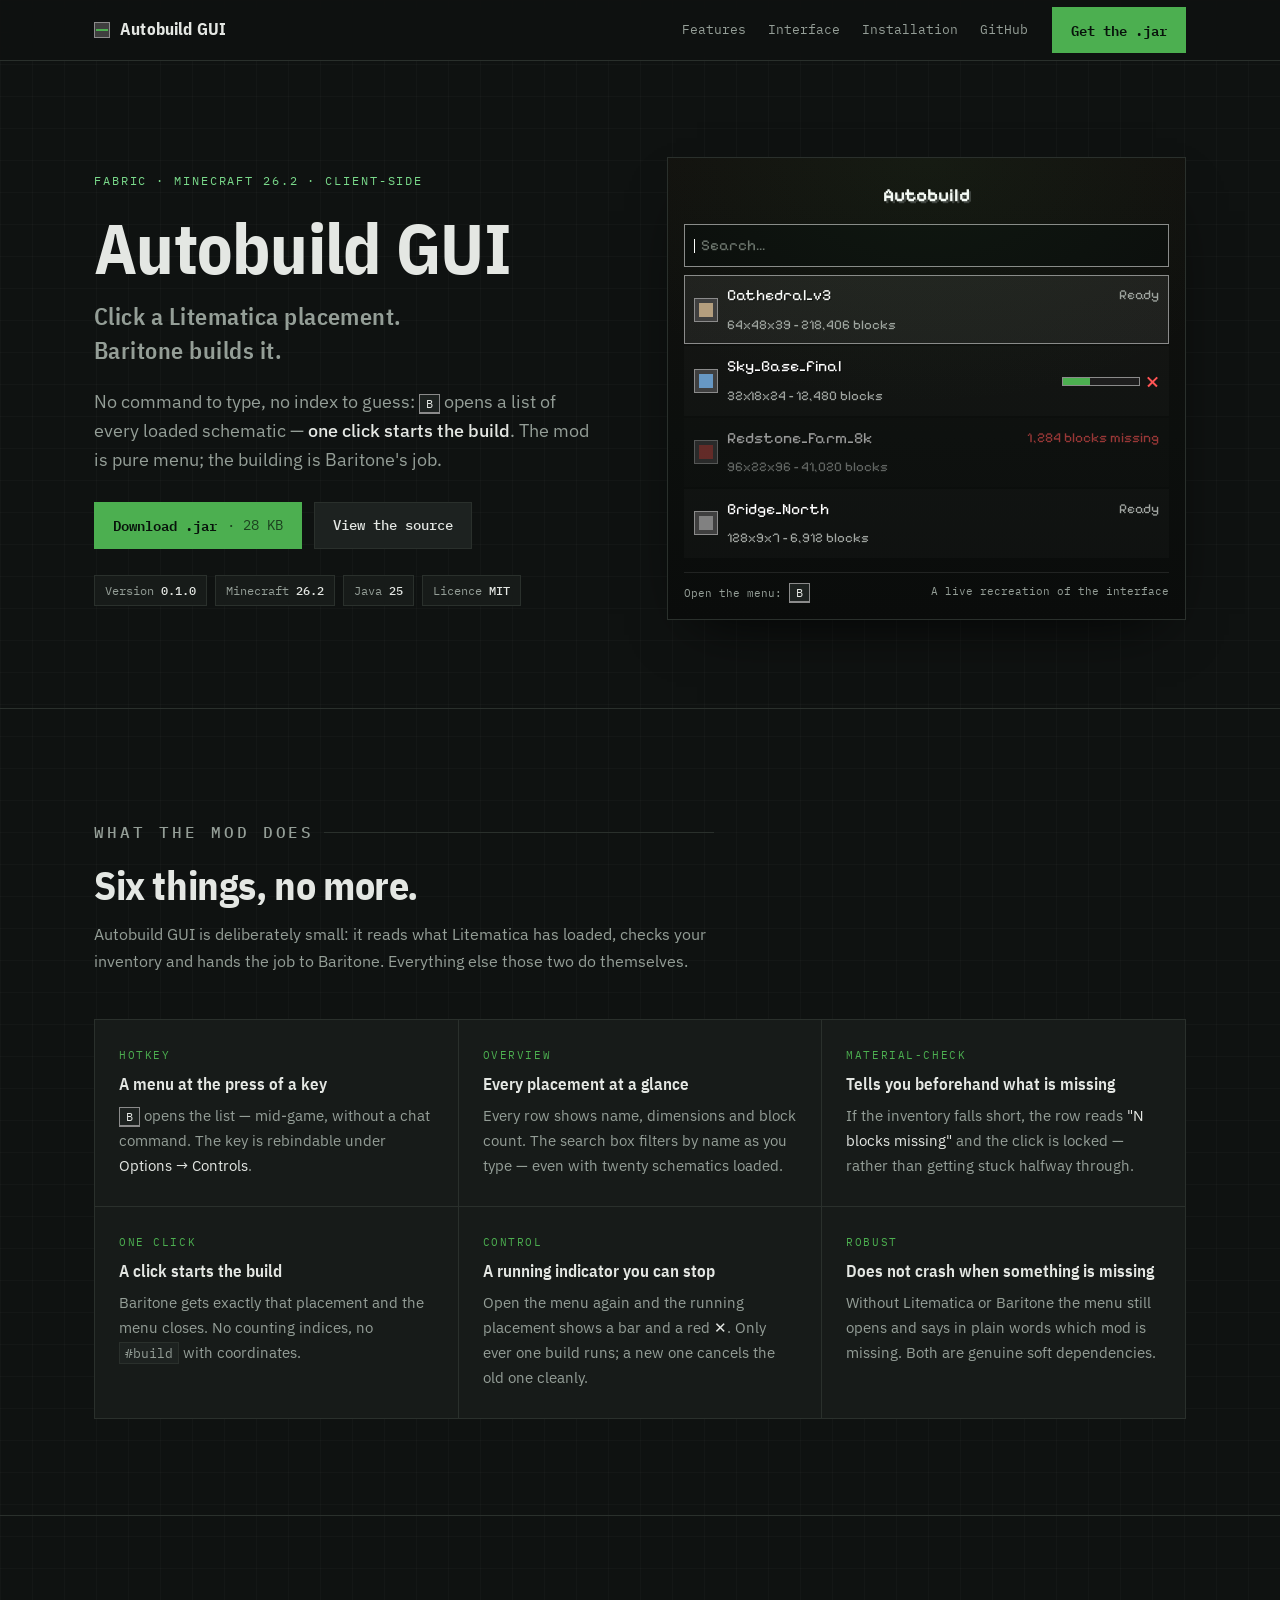
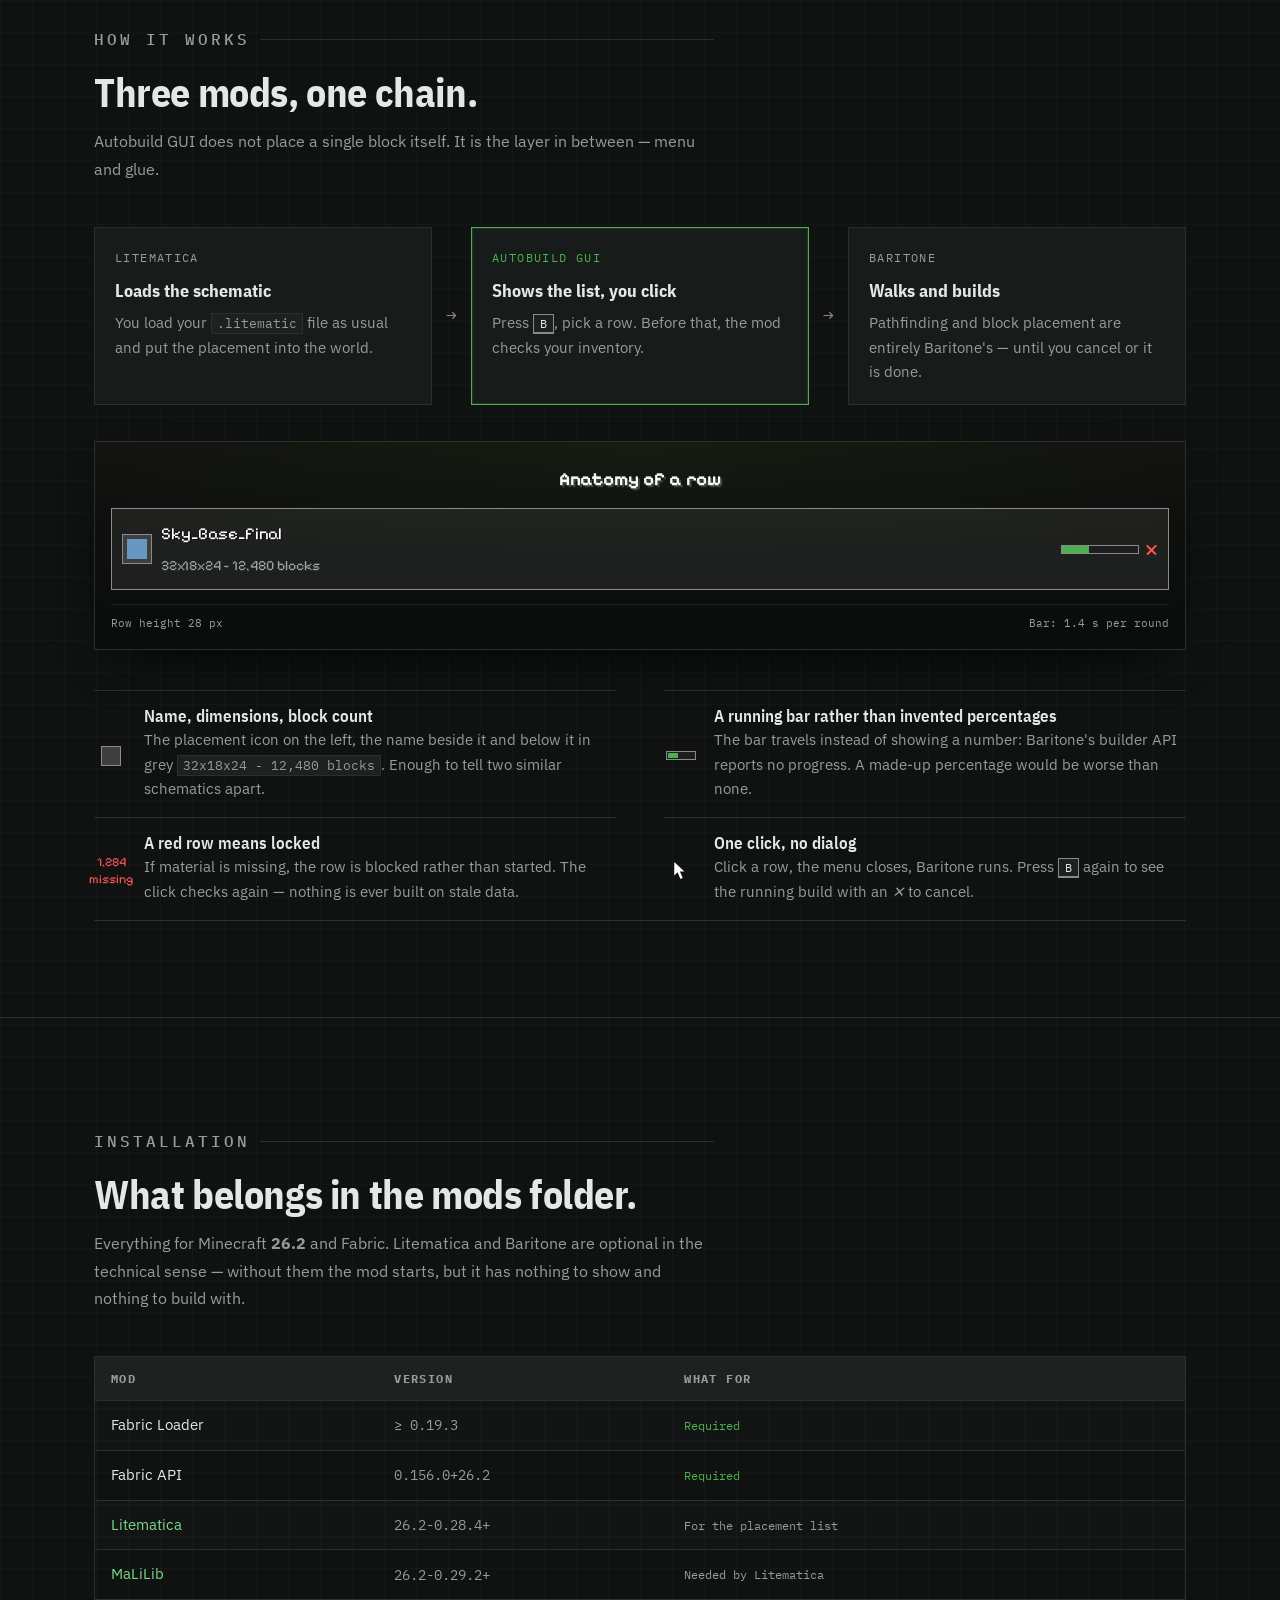
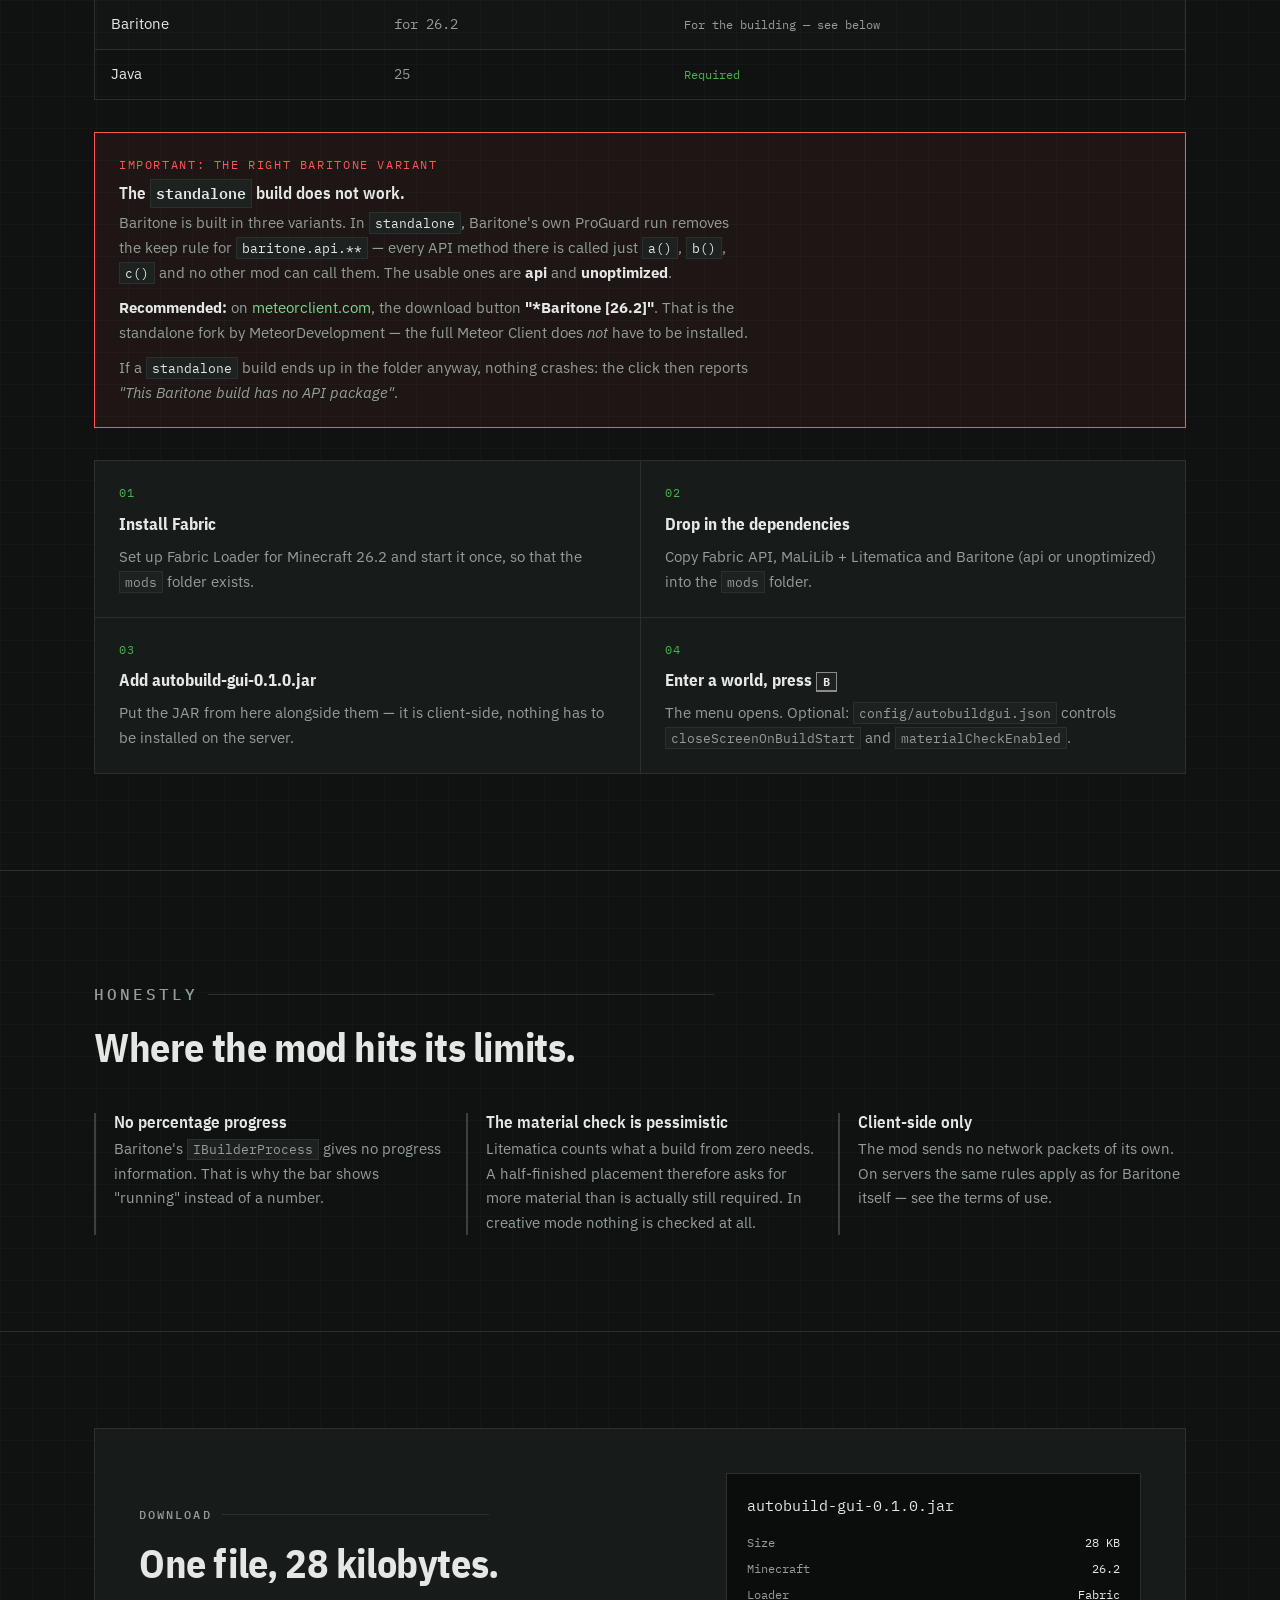
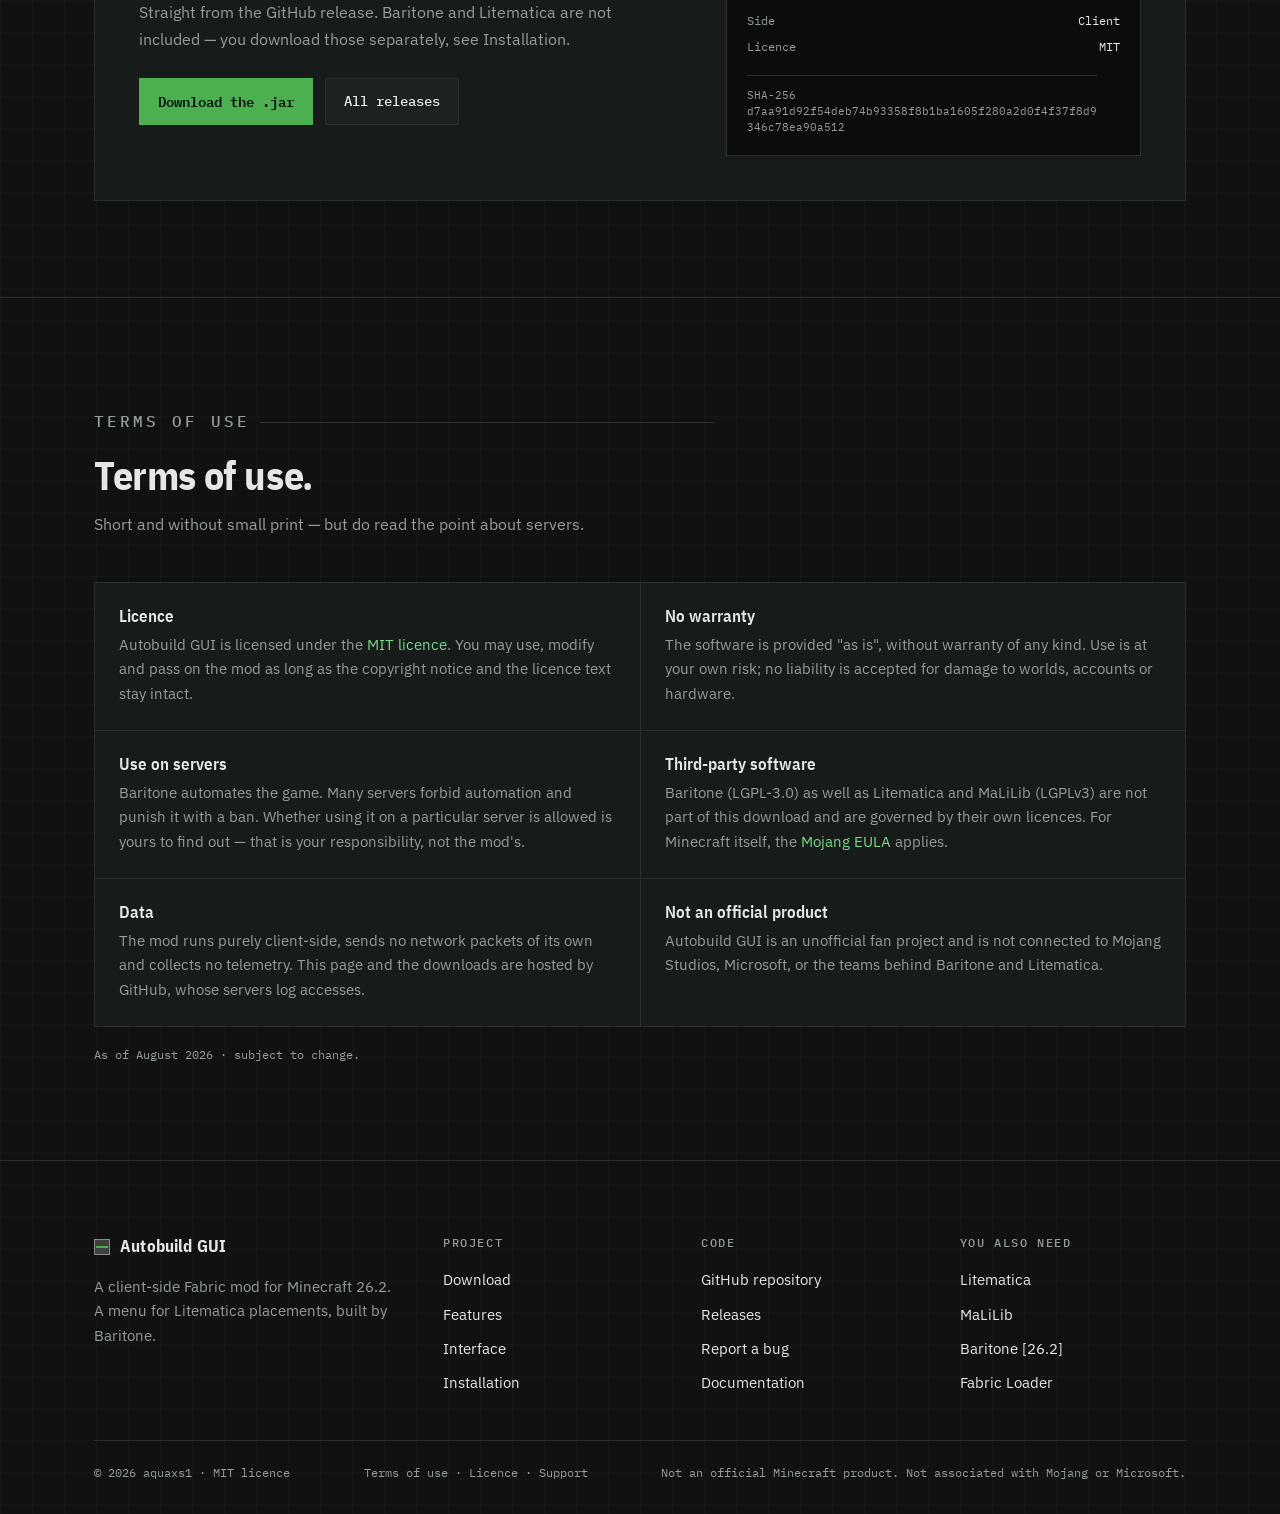
==== commit 073b2a7c: "Finish the English translation across the repo The translation PR was written against phase 1, so it" ====
--- a/docs/index.html
+++ b/docs/index.html
@@ -1,19 +1,19 @@
 <!doctype html>
-<html lang="de">
+<html lang="en">
 <head>
 <meta charset="utf-8">
 <meta name="viewport" content="width=device-width, initial-scale=1">
 <title>Autobuild GUI</title>
-<meta name="description" content="Client-seitiger Fabric-Mod für Minecraft 26.2: Hotkey drücken, Litematica-Placement anklicken, Baritone baut es. Download als .jar.">
+<meta name="description" content="A client-side Fabric mod for Minecraft 26.2: press the hotkey, click a Litematica placement, Baritone builds it. Download as a .jar.">
 <meta property="og:title" content="Autobuild GUI">
-<meta property="og:description" content="Ein Hotkey, eine Liste, ein Klick — und Baritone baut das Litematica-Schematic, das du ausgewählt hast.">
+<meta property="og:description" content="One hotkey, one list, one click — and Baritone builds the Litematica schematic you picked.">
 <meta property="og:type" content="website">
 <link rel="preconnect" href="https://fonts.googleapis.com">
 <link rel="preconnect" href="https://fonts.gstatic.com" crossorigin>
 <link rel="stylesheet" href="https://fonts.googleapis.com/css2?family=IBM+Plex+Mono:wght@400;500;600&family=IBM+Plex+Sans+Condensed:wght@600;700&family=IBM+Plex+Sans:wght@400;500&family=Pixelify+Sans:wght@400;500;700&display=swap">
 <link rel="icon" href="data:image/svg+xml,%3Csvg xmlns='http://www.w3.org/2000/svg' viewBox='0 0 16 16'%3E%3Crect width='16' height='16' fill='%230F1211'/%3E%3Crect x='2' y='2' width='12' height='12' fill='%238B8B8B'/%3E%3Crect x='3' y='3' width='10' height='10' fill='%233F3F3F'/%3E%3Crect x='4' y='7' width='8' height='2' fill='%234CAF50'/%3E%3C/svg%3E">
 <style>
-/* ---- tokens: die Farben stammen 1:1 aus PlacementListWidget.java ---- */
+/* ---- tokens: the colours are taken 1:1 from PlacementListWidget.java ---- */
 :root{
   --void:#0F1211;
   --panel:#171B19;
@@ -41,7 +41,7 @@
 body{
   margin:0;
   background-color:var(--void);
-  /* Blaupausen-Raster: das Schematic-Gitter hinter allem */
+  /* Blueprint grid: the schematic grid behind everything */
   background-image:
     linear-gradient(rgba(139,139,139,.045) 1px,transparent 1px),
     linear-gradient(90deg,rgba(139,139,139,.045) 1px,transparent 1px);
@@ -65,7 +65,7 @@
 
 .wrap{width:100%;max-width:var(--wrap);margin-inline:auto;padding-inline:24px}
 
-/* ---- Widget-Chrome: 1px Stein-Rand über dunkler Füllung, wie im Spiel ---- */
+/* ---- Widget chrome: a 1px stone border over a dark fill, as in the game ---- */
 .widget{border:1px solid var(--line);background:var(--panel)}
 
 .eyebrow{
@@ -75,7 +75,7 @@
 }
 .eyebrow::after{content:"";flex:1;height:1px;background:var(--line)}
 
-/* ---------------- Kopfzeile ---------------- */
+/* ---------------- Header ---------------- */
 .topbar{
   position:sticky;top:0;z-index:40;
   background:rgba(15,18,17,.88);
@@ -131,7 +131,7 @@
 }
 .chip b{color:var(--text);font-weight:500}
 
-/* ---------------- Der Menü-Nachbau ---------------- */
+/* ---------------- The menu recreation ---------------- */
 .screen{
   border:1px solid var(--line);
   font-variant-ligatures:none;font-feature-settings:"liga" 0,"clig" 0;
@@ -194,7 +194,7 @@
   .mc-input .caret{animation:none}
 }
 
-/* ---------------- Abschnitte ---------------- */
+/* ---------------- Sections ---------------- */
 section{padding:clamp(56px,8vw,96px) 0;border-bottom:1px solid var(--line)}
 .sec-head{max-width:62ch;margin-bottom:44px}
 .sec-head p{color:var(--muted);margin-top:14px;font-size:1.03rem}
@@ -232,7 +232,7 @@
 .sw-text{font-family:var(--pixel);font-variant-ligatures:none;font-size:.78rem;color:var(--redstone);text-align:center;line-height:1.3}
 .sw-cursor{width:14px;height:18px;fill:#fff}
 
-/* Tabelle */
+/* Table */
 .table-scroll{overflow-x:auto;border:1px solid var(--line)}
 table{border-collapse:collapse;width:100%;min-width:520px;font-size:.94rem}
 th,td{text-align:left;padding:12px 16px;border-bottom:1px solid var(--line)}
@@ -243,7 +243,7 @@
 td .req{font-family:var(--mono);font-size:.75rem;color:var(--grass)}
 td .opt{font-family:var(--mono);font-size:.75rem;color:var(--muted)}
 
-/* Warnung */
+/* Warning */
 .warn{border:1px solid var(--redstone);background:rgba(255,85,85,.06);padding:22px 24px;margin:32px 0}
 .warn .lbl{font-family:var(--mono);font-size:.72rem;letter-spacing:.14em;text-transform:uppercase;color:var(--redstone);margin-bottom:10px}
 .warn h3{margin-bottom:8px}
@@ -252,7 +252,7 @@
 .warn code,.warn strong{color:var(--text)}
 code{font-family:var(--mono);font-size:.88em;background:var(--panel-2);border:1px solid var(--line);padding:1px 5px}
 
-/* Schritte */
+/* Steps */
 .steps{counter-reset:s;list-style:none;margin:32px 0 0;padding:0;display:grid;grid-template-columns:repeat(2,minmax(0,1fr));gap:1px;background:var(--line);border:1px solid var(--line)}
 @media (max-width:700px){.steps{grid-template-columns:minmax(0,1fr)}}
 .steps li{counter-increment:s;background:var(--panel);padding:22px 24px}
@@ -278,7 +278,7 @@
 .file dd{margin:0;color:var(--text);text-align:right}
 .file .hash{font-family:var(--mono);font-size:.66rem;color:var(--muted);word-break:break-all;line-height:1.5;border-top:1px solid var(--line);padding-top:12px;margin-top:14px}
 
-/* Nutzungsbedingungen */
+/* Terms of use */
 .terms{display:grid;grid-template-columns:repeat(2,minmax(0,1fr));gap:1px;background:var(--line);border:1px solid var(--line)}
 @media (max-width:760px){.terms{grid-template-columns:minmax(0,1fr)}}
 .terms > div{background:var(--panel);padding:24px}
@@ -287,7 +287,7 @@
 .terms p + p{margin-top:8px}
 .stamp{font-family:var(--mono);font-size:.74rem;color:var(--muted);margin-top:18px}
 
-/* Fußzeile */
+/* Footer */
 footer{padding:clamp(48px,6vw,72px) 0 32px}
 .fgrid{display:grid;grid-template-columns:1.4fr repeat(3,1fr);gap:32px}
 @media (max-width:860px){.fgrid{grid-template-columns:repeat(2,minmax(0,1fr))}}
@@ -304,18 +304,18 @@
 </style>
 </head>
 <body>
-<a class="skip" href="#main">Zum Inhalt springen</a>
+<a class="skip" href="#main">Skip to content</a>
 
 <header class="topbar">
   <div class="wrap">
     <a class="brand" href="#top"><span class="cube"></span>Autobuild GUI</a>
     <nav class="topnav">
-      <a href="#features">Funktionen</a>
+      <a href="#features">Features</a>
       <a href="#interface">Interface</a>
       <a href="#installation">Installation</a>
       <a href="https://github.com/aquaxs1/Autobuild-GUI">GitHub</a>
     </nav>
-    <a class="btn btn-primary" href="https://github.com/aquaxs1/Autobuild-GUI/releases/download/v0.1.0/autobuild-gui-0.1.0.jar">.jar laden</a>
+    <a class="btn btn-primary" href="https://github.com/aquaxs1/Autobuild-GUI/releases/download/v0.1.0/autobuild-gui-0.1.0.jar">Get the .jar</a>
   </div>
 </header>
 
@@ -326,41 +326,41 @@
 <div class="hero">
   <div class="wrap hero-grid">
     <div>
-      <p class="tagline">Fabric · Minecraft 26.2 · Client-seitig</p>
+      <p class="tagline">Fabric · Minecraft 26.2 · Client-side</p>
       <h1>Autobuild&nbsp;GUI
-        <span class="thin">Litematica-Placement anklicken. Baritone baut es.</span>
+        <span class="thin">Click a Litematica placement. Baritone builds it.</span>
       </h1>
-      <p class="lede">Kein Befehl tippen, kein Index raten: <kbd>B</kbd> öffnet eine Liste aller geladenen Schematics — <strong>ein Klick startet den Bau</strong>. Der Mod ist reines Menü, das Bauen macht Baritone.</p>
+      <p class="lede">No command to type, no index to guess: <kbd>B</kbd> opens a list of every loaded schematic — <strong>one click starts the build</strong>. The mod is pure menu; the building is Baritone's job.</p>
       <div class="cta-row">
         <a class="btn btn-primary" href="https://github.com/aquaxs1/Autobuild-GUI/releases/download/v0.1.0/autobuild-gui-0.1.0.jar">Download .jar <span class="sz">· 28&nbsp;KB</span></a>
-        <a class="btn" href="https://github.com/aquaxs1/Autobuild-GUI">Quellcode ansehen</a>
+        <a class="btn" href="https://github.com/aquaxs1/Autobuild-GUI">View the source</a>
       </div>
       <div class="specs">
         <span class="chip">Version <b>0.1.0</b></span>
         <span class="chip">Minecraft <b>26.2</b></span>
         <span class="chip">Java <b>25</b></span>
-        <span class="chip">Lizenz <b>MIT</b></span>
-      </div>
-    </div>
-
-    <!-- Nachbau des Menüs, wie der Mod es zeichnet -->
-    <div class="screen" role="img" aria-label="Nachbau des Autobuild-Menüs: Suchfeld und vier Placement-Zeilen. Cathedral_v3 ist bereit, Sky_Base_final wird gerade gebaut und zeigt einen laufenden Balken mit Abbrechen-Kreuz, Redstone_Farm_8k ist gesperrt weil 1284 Blöcke fehlen, Bridge_North ist bereit.">
+        <span class="chip">Licence <b>MIT</b></span>
+      </div>
+    </div>
+
+    <!-- A recreation of the menu, the way the mod draws it -->
+    <div class="screen" role="img" aria-label="A recreation of the Autobuild menu: a search box and four placement rows. Cathedral_v3 is ready, Sky_Base_final is being built and shows a running bar with a cancel cross, Redstone_Farm_8k is locked because 1284 blocks are missing, Bridge_North is ready.">
       <p class="screen-title">Autobuild</p>
-      <div class="mc-input"><span class="caret"></span>Suchen...</div>
+      <div class="mc-input"><span class="caret"></span>Search...</div>
       <div class="rows">
         <div class="row hover">
           <span class="icon" style="color:#C9B08A"><i></i></span>
           <span class="meta">
             <span class="name">Cathedral_v3</span>
-            <span class="sub">64x48x39 - 218.406 Blöcke</span>
+            <span class="sub">64x48x39 - 218,406 blocks</span>
           </span>
-          <span class="status">Bereit</span>
+          <span class="status">Ready</span>
         </div>
         <div class="row">
           <span class="icon" style="color:#6FA8DC"><i></i></span>
           <span class="meta">
             <span class="name">Sky_Base_final</span>
-            <span class="sub">32x18x24 - 12.480 Blöcke</span>
+            <span class="sub">32x18x24 - 12,480 blocks</span>
           </span>
           <span class="running"><span class="bar"><span></span></span><span class="x"></span></span>
         </div>
@@ -368,66 +368,66 @@
           <span class="icon" style="color:#B4413C"><i></i></span>
           <span class="meta">
             <span class="name">Redstone_Farm_8k</span>
-            <span class="sub">96x22x96 - 41.020 Blöcke</span>
+            <span class="sub">96x22x96 - 41,020 blocks</span>
           </span>
-          <span class="status miss">1.284 Blöcke fehlen</span>
+          <span class="status miss">1,284 blocks missing</span>
         </div>
         <div class="row">
           <span class="icon" style="color:#8E8E8E"><i></i></span>
           <span class="meta">
             <span class="name">Bridge_North</span>
-            <span class="sub">128x9x7 - 6.912 Blöcke</span>
+            <span class="sub">128x9x7 - 6,912 blocks</span>
           </span>
-          <span class="status">Bereit</span>
+          <span class="status">Ready</span>
         </div>
       </div>
       <div class="screen-foot">
-        <span>Menü öffnen: <kbd>B</kbd></span>
-        <span>Live-Nachbau des Interfaces</span>
+        <span>Open the menu: <kbd>B</kbd></span>
+        <span>A live recreation of the interface</span>
       </div>
     </div>
   </div>
 </div>
 
-<!-- ============ FUNKTIONEN ============ -->
+<!-- ============ FEATURES ============ -->
 <section id="features">
   <div class="wrap">
     <div class="sec-head">
-      <p class="eyebrow">Was der Mod kann</p>
-      <h2>Sechs Dinge, mehr nicht.</h2>
-      <p>Autobuild GUI ist bewusst klein: Es liest, was Litematica geladen hat, prüft dein Inventar und gibt den Auftrag an Baritone weiter. Alles andere machen die beiden selbst.</p>
+      <p class="eyebrow">What the mod does</p>
+      <h2>Six things, no more.</h2>
+      <p>Autobuild GUI is deliberately small: it reads what Litematica has loaded, checks your inventory and hands the job to Baritone. Everything else those two do themselves.</p>
     </div>
 
     <div class="features">
       <div class="feature">
         <span class="tag">Hotkey</span>
-        <h3>Menü auf Tastendruck</h3>
-        <p><kbd>B</kbd> öffnet die Liste — mitten im Spiel, ohne Chat-Befehl. Die Taste ist frei belegbar unter <em>Optionen → Steuerung</em>.</p>
+        <h3>A menu at the press of a key</h3>
+        <p><kbd>B</kbd> opens the list — mid-game, without a chat command. The key is rebindable under <em>Options → Controls</em>.</p>
       </div>
       <div class="feature">
-        <span class="tag">Übersicht</span>
-        <h3>Alle Placements auf einen Blick</h3>
-        <p>Jede Zeile zeigt Name, Maße und Blockanzahl. Das Suchfeld filtert live nach Namen — auch bei zwanzig geladenen Schematics.</p>
+        <span class="tag">Overview</span>
+        <h3>Every placement at a glance</h3>
+        <p>Every row shows name, dimensions and block count. The search box filters by name as you type — even with twenty schematics loaded.</p>
       </div>
       <div class="feature">
         <span class="tag">Material-Check</span>
-        <h3>Sagt vorher, was fehlt</h3>
-        <p>Reicht das Inventar nicht, steht <em>„N Blöcke fehlen"</em> in der Zeile und der Klick ist gesperrt — statt mittendrin steckenzubleiben.</p>
+        <h3>Tells you beforehand what is missing</h3>
+        <p>If the inventory falls short, the row reads <em>"N blocks missing"</em> and the click is locked — rather than getting stuck halfway through.</p>
       </div>
       <div class="feature">
-        <span class="tag">Ein Klick</span>
-        <h3>Klick startet den Bau</h3>
-        <p>Baritone bekommt genau dieses Placement, das Menü schließt sich. Keine Index-Rechnerei, kein <code>#build</code> mit Koordinaten.</p>
+        <span class="tag">One click</span>
+        <h3>A click starts the build</h3>
+        <p>Baritone gets exactly that placement and the menu closes. No counting indices, no <code>#build</code> with coordinates.</p>
       </div>
       <div class="feature">
-        <span class="tag">Kontrolle</span>
-        <h3>Laufanzeige mit Abbruch</h3>
-        <p>Das laufende Placement zeigt beim erneuten Öffnen einen Balken und ein rotes <em>✕</em>. Es läuft immer nur ein Build; ein neuer bricht den alten sauber ab.</p>
+        <span class="tag">Control</span>
+        <h3>A running indicator you can stop</h3>
+        <p>Open the menu again and the running placement shows a bar and a red <em>✕</em>. Only ever one build runs; a new one cancels the old one cleanly.</p>
       </div>
       <div class="feature">
         <span class="tag">Robust</span>
-        <h3>Stürzt nicht ab, wenn was fehlt</h3>
-        <p>Ohne Litematica oder Baritone öffnet sich das Menü trotzdem und sagt in Klartext, welcher Mod fehlt. Beide sind echte Soft-Dependencies.</p>
+        <h3>Does not crash when something is missing</h3>
+        <p>Without Litematica or Baritone the menu still opens and says in plain words which mod is missing. Both are genuine soft dependencies.</p>
       </div>
     </div>
   </div>
@@ -437,74 +437,74 @@
 <section id="interface">
   <div class="wrap">
     <div class="sec-head">
-      <p class="eyebrow">So funktioniert es</p>
-      <h2>Drei Mods, eine Kette.</h2>
-      <p>Autobuild GUI platziert keinen einzigen Block selbst. Es ist die Schicht dazwischen — Menü und Klebstoff.</p>
+      <p class="eyebrow">How it works</p>
+      <h2>Three mods, one chain.</h2>
+      <p>Autobuild GUI does not place a single block itself. It is the layer in between — menu and glue.</p>
     </div>
 
     <div class="pipe">
       <div class="step">
         <p class="who">Litematica</p>
-        <b>Lädt das Schematic</b>
-        <p>Du lädst deine <code>.litematic</code>-Datei wie immer und setzt das Placement in die Welt.</p>
+        <b>Loads the schematic</b>
+        <p>You load your <code>.litematic</code> file as usual and put the placement into the world.</p>
       </div>
       <div class="arrow" aria-hidden="true">→</div>
       <div class="step self">
         <p class="who">Autobuild GUI</p>
-        <b>Zeigt die Liste, du klickst</b>
-        <p><kbd>B</kbd> drücken, Zeile auswählen. Vorher prüft der Mod noch dein Inventar.</p>
+        <b>Shows the list, you click</b>
+        <p>Press <kbd>B</kbd>, pick a row. Before that, the mod checks your inventory.</p>
       </div>
       <div class="arrow" aria-hidden="true">→</div>
       <div class="step">
         <p class="who">Baritone</p>
-        <b>Läuft und baut</b>
-        <p>Pathfinding und Blockplatzierung macht komplett Baritone — bis du abbrichst oder es fertig ist.</p>
+        <b>Walks and builds</b>
+        <p>Pathfinding and block placement are entirely Baritone's — until you cancel or it is done.</p>
       </div>
     </div>
 
     <div class="anatomy">
       <div class="screen">
-        <p class="screen-title">Anatomie einer Zeile</p>
+        <p class="screen-title">Anatomy of a row</p>
         <div class="rows">
           <div class="row hover" style="padding:12px 10px">
             <span class="icon" style="color:#6FA8DC;width:30px;height:30px"><i></i></span>
             <span class="meta">
               <span class="name" style="font-size:1.05rem">Sky_Base_final</span>
-              <span class="sub" style="font-size:.88rem">32x18x24 - 12.480 Blöcke</span>
+              <span class="sub" style="font-size:.88rem">32x18x24 - 12,480 blocks</span>
             </span>
             <span class="running"><span class="bar"><span></span></span><span class="x"></span></span>
           </div>
         </div>
-        <div class="screen-foot"><span>Zeilenhöhe 28&nbsp;px</span><span>Balken 1,4&nbsp;s pro Runde</span></div>
+        <div class="screen-foot"><span>Row height 28&nbsp;px</span><span>Bar: 1.4&nbsp;s per round</span></div>
       </div>
 
       <ul class="legend">
         <li>
           <span class="swatch"><span class="sw-icon"></span></span>
           <div>
-            <h3>Name, Maße, Blockanzahl</h3>
-            <p>Links das Placement-Icon, daneben der Name und darunter grau <code>32x18x24 - 12.480 Blöcke</code>. Genug, um zwei ähnliche Schematics auseinanderzuhalten.</p>
+            <h3>Name, dimensions, block count</h3>
+            <p>The placement icon on the left, the name beside it and below it in grey <code>32x18x24 - 12,480 blocks</code>. Enough to tell two similar schematics apart.</p>
           </div>
         </li>
         <li>
           <span class="swatch"><span class="sw-bar"></span></span>
           <div>
-            <h3>Laufbalken statt erfundener Prozente</h3>
-            <p>Der Balken wandert, statt eine Zahl zu zeigen: Baritones Builder-API meldet keinen Fortschritt. Eine ausgedachte Prozentzahl wäre schlechter als gar keine.</p>
+            <h3>A running bar rather than invented percentages</h3>
+            <p>The bar travels instead of showing a number: Baritone's builder API reports no progress. A made-up percentage would be worse than none.</p>
           </div>
         </li>
         <li>
-          <span class="swatch"><span class="sw-text">1.284<br>fehlen</span></span>
+          <span class="swatch"><span class="sw-text">1,284<br>missing</span></span>
           <div>
-            <h3>Rote Zeile = gesperrt</h3>
-            <p>Fehlt Material, wird die Zeile blockiert statt gestartet. Der Klick prüft nochmal neu — nie wird auf veralteten Daten gebaut.</p>
+            <h3>A red row means locked</h3>
+            <p>If material is missing, the row is blocked rather than started. The click checks again — nothing is ever built on stale data.</p>
           </div>
         </li>
         <li>
           <span class="swatch"><svg class="sw-cursor" viewBox="0 0 12 16" aria-hidden="true"><path d="M0 0 L0 12 L3 9 L5.5 15 L7.5 14 L5 8.5 L9 8.5 Z"/></svg></span>
           <div>
-            <h3>Ein Klick, kein Dialog</h3>
-            <p>Zeile anklicken, Menü zu, Baritone läuft. Erneut <kbd>B</kbd> drücken zeigt den laufenden Build mit <em>✕</em> zum Abbrechen.</p>
+            <h3>One click, no dialog</h3>
+            <p>Click a row, the menu closes, Baritone runs. Press <kbd>B</kbd> again to see the running build with an <em>✕</em> to cancel.</p>
           </div>
         </li>
       </ul>
@@ -517,62 +517,62 @@
   <div class="wrap">
     <div class="sec-head">
       <p class="eyebrow">Installation</p>
-      <h2>Was in den mods-Ordner gehört.</h2>
-      <p>Alles für Minecraft <strong>26.2</strong> und Fabric. Litematica und Baritone sind optional im technischen Sinn — ohne sie startet der Mod, kann aber nichts anzeigen bzw. nichts bauen.</p>
+      <h2>What belongs in the mods folder.</h2>
+      <p>Everything for Minecraft <strong>26.2</strong> and Fabric. Litematica and Baritone are optional in the technical sense — without them the mod starts, but it has nothing to show and nothing to build with.</p>
     </div>
 
     <div class="table-scroll">
       <table>
         <thead>
-          <tr><th scope="col">Mod</th><th scope="col">Version</th><th scope="col">Wofür</th></tr>
+          <tr><th scope="col">Mod</th><th scope="col">Version</th><th scope="col">What for</th></tr>
         </thead>
         <tbody>
-          <tr><td>Fabric Loader</td><td class="v">≥ 0.19.3</td><td><span class="req">Pflicht</span></td></tr>
-          <tr><td>Fabric API</td><td class="v">0.156.0+26.2</td><td><span class="req">Pflicht</span></td></tr>
-          <tr><td><a href="https://www.curseforge.com/minecraft/mc-mods/litematica">Litematica</a></td><td class="v">26.2-0.28.4+</td><td><span class="opt">Für die Placement-Liste</span></td></tr>
-          <tr><td><a href="https://www.curseforge.com/minecraft/mc-mods/malilib">MaLiLib</a></td><td class="v">26.2-0.29.2+</td><td><span class="opt">Von Litematica benötigt</span></td></tr>
-          <tr><td>Baritone</td><td class="v">für 26.2</td><td><span class="opt">Fürs Bauen — siehe unten</span></td></tr>
-          <tr><td>Java</td><td class="v">25</td><td><span class="req">Pflicht</span></td></tr>
+          <tr><td>Fabric Loader</td><td class="v">≥ 0.19.3</td><td><span class="req">Required</span></td></tr>
+          <tr><td>Fabric API</td><td class="v">0.156.0+26.2</td><td><span class="req">Required</span></td></tr>
+          <tr><td><a href="https://www.curseforge.com/minecraft/mc-mods/litematica">Litematica</a></td><td class="v">26.2-0.28.4+</td><td><span class="opt">For the placement list</span></td></tr>
+          <tr><td><a href="https://www.curseforge.com/minecraft/mc-mods/malilib">MaLiLib</a></td><td class="v">26.2-0.29.2+</td><td><span class="opt">Needed by Litematica</span></td></tr>
+          <tr><td>Baritone</td><td class="v">for 26.2</td><td><span class="opt">For the building — see below</span></td></tr>
+          <tr><td>Java</td><td class="v">25</td><td><span class="req">Required</span></td></tr>
         </tbody>
       </table>
     </div>
 
     <div class="warn">
-      <p class="lbl">Wichtig: die richtige Baritone-Variante</p>
-      <h3>Der <code>standalone</code>-Build funktioniert nicht.</h3>
-      <p>Baritone wird in drei Varianten gebaut. In <code>standalone</code> entfernt Baritones eigener ProGuard-Lauf die Keep-Regel für <code>baritone.api.**</code> — dort heißen alle API-Methoden nur noch <code>a()</code>, <code>b()</code>, <code>c()</code> und kein anderer Mod kann sie aufrufen. Nutzbar sind <strong>api</strong> und <strong>unoptimized</strong>.</p>
-      <p><strong>Empfohlen:</strong> auf <a href="https://meteorclient.com">meteorclient.com</a> der Download-Button <strong>„*Baritone [26.2]"</strong>. Das ist der eigenständige Fork von MeteorDevelopment — der volle Meteor Client muss <em>nicht</em> installiert werden.</p>
-      <p>Landet doch ein <code>standalone</code>-Build im Ordner, stürzt nichts ab: der Klick meldet dann <em>„Diese Baritone-Variante hat kein API-Paket"</em>.</p>
+      <p class="lbl">Important: the right Baritone variant</p>
+      <h3>The <code>standalone</code> build does not work.</h3>
+      <p>Baritone is built in three variants. In <code>standalone</code>, Baritone's own ProGuard run removes the keep rule for <code>baritone.api.**</code> — every API method there is called just <code>a()</code>, <code>b()</code>, <code>c()</code> and no other mod can call them. The usable ones are <strong>api</strong> and <strong>unoptimized</strong>.</p>
+      <p><strong>Recommended:</strong> on <a href="https://meteorclient.com">meteorclient.com</a>, the download button <strong>"*Baritone [26.2]"</strong>. That is the standalone fork by MeteorDevelopment — the full Meteor Client does <em>not</em> have to be installed.</p>
+      <p>If a <code>standalone</code> build ends up in the folder anyway, nothing crashes: the click then reports <em>"This Baritone build has no API package"</em>.</p>
     </div>
 
     <ol class="steps">
-      <li><b>Fabric installieren</b><p>Fabric Loader für Minecraft 26.2 einrichten und einmal starten, damit der <code>mods</code>-Ordner existiert.</p></li>
-      <li><b>Abhängigkeiten ablegen</b><p>Fabric API, MaLiLib + Litematica und Baritone (api oder unoptimized) in den <code>mods</code>-Ordner kopieren.</p></li>
-      <li><b>autobuild-gui-0.1.0.jar dazu</b><p>Die JAR von hier daneben legen — sie ist client-seitig, auf dem Server muss nichts installiert werden.</p></li>
-      <li><b>Welt betreten, <kbd>B</kbd> drücken</b><p>Das Menü öffnet sich. Optional: <code>config/autobuildgui.json</code> steuert <code>closeScreenOnBuildStart</code> und <code>materialCheckEnabled</code>.</p></li>
+      <li><b>Install Fabric</b><p>Set up Fabric Loader for Minecraft 26.2 and start it once, so that the <code>mods</code> folder exists.</p></li>
+      <li><b>Drop in the dependencies</b><p>Copy Fabric API, MaLiLib + Litematica and Baritone (api or unoptimized) into the <code>mods</code> folder.</p></li>
+      <li><b>Add autobuild-gui-0.1.0.jar</b><p>Put the JAR from here alongside them — it is client-side, nothing has to be installed on the server.</p></li>
+      <li><b>Enter a world, press <kbd>B</kbd></b><p>The menu opens. Optional: <code>config/autobuildgui.json</code> controls <code>closeScreenOnBuildStart</code> and <code>materialCheckEnabled</code>.</p></li>
     </ol>
   </div>
 </section>
 
-<!-- ============ GRENZEN ============ -->
-<section id="grenzen">
+<!-- ============ LIMITS ============ -->
+<section id="limits">
   <div class="wrap">
     <div class="sec-head">
-      <p class="eyebrow">Ehrlich gesagt</p>
-      <h2>Wo der Mod an seine Grenzen kommt.</h2>
+      <p class="eyebrow">Honestly</p>
+      <h2>Where the mod hits its limits.</h2>
     </div>
     <ul class="notes">
       <li>
-        <h3>Kein Prozent-Fortschritt</h3>
-        <p>Baritones <code>IBuilderProcess</code> gibt keine Fortschritts-Auskunft. Deshalb zeigt der Balken „läuft" statt einer Zahl.</p>
+        <h3>No percentage progress</h3>
+        <p>Baritone's <code>IBuilderProcess</code> gives no progress information. That is why the bar shows "running" instead of a number.</p>
       </li>
       <li>
-        <h3>Material-Check ist pessimistisch</h3>
-        <p>Litematica zählt den Bedarf für einen Bau von Null. Ein halb fertiges Placement verlangt darum mehr Material, als tatsächlich noch nötig ist. Im Creative-Modus wird gar nicht geprüft.</p>
+        <h3>The material check is pessimistic</h3>
+        <p>Litematica counts what a build from zero needs. A half-finished placement therefore asks for more material than is actually still required. In creative mode nothing is checked at all.</p>
       </li>
       <li>
-        <h3>Nur Client-Seite</h3>
-        <p>Der Mod sendet keine eigenen Netzwerkpakete. Auf Servern gelten dieselben Regeln wie für Baritone selbst — siehe Nutzungsbedingungen.</p>
+        <h3>Client-side only</h3>
+        <p>The mod sends no network packets of its own. On servers the same rules apply as for Baritone itself — see the terms of use.</p>
       </li>
     </ul>
   </div>
@@ -584,21 +584,21 @@
     <div class="download">
       <div>
         <p class="eyebrow">Download</p>
-        <h2>Eine Datei, 28&nbsp;Kilobyte.</h2>
-        <p>Direkt vom GitHub-Release. Baritone und Litematica sind nicht enthalten — die lädst du separat, siehe Installation.</p>
+        <h2>One file, 28&nbsp;kilobytes.</h2>
+        <p>Straight from the GitHub release. Baritone and Litematica are not included — you download those separately, see Installation.</p>
         <div class="cta-row" style="margin:26px 0 0">
-          <a class="btn btn-primary" href="https://github.com/aquaxs1/Autobuild-GUI/releases/download/v0.1.0/autobuild-gui-0.1.0.jar">.jar herunterladen</a>
-          <a class="btn" href="https://github.com/aquaxs1/Autobuild-GUI/releases">Alle Releases</a>
+          <a class="btn btn-primary" href="https://github.com/aquaxs1/Autobuild-GUI/releases/download/v0.1.0/autobuild-gui-0.1.0.jar">Download the .jar</a>
+          <a class="btn" href="https://github.com/aquaxs1/Autobuild-GUI/releases">All releases</a>
         </div>
       </div>
       <div class="file">
         <p class="fname">autobuild-gui-0.1.0.jar</p>
         <dl>
-          <dt>Größe</dt><dd>28 KB</dd>
+          <dt>Size</dt><dd>28 KB</dd>
           <dt>Minecraft</dt><dd>26.2</dd>
           <dt>Loader</dt><dd>Fabric</dd>
-          <dt>Seite</dt><dd>Client</dd>
-          <dt>Lizenz</dt><dd>MIT</dd>
+          <dt>Side</dt><dd>Client</dd>
+          <dt>Licence</dt><dd>MIT</dd>
         </dl>
         <p class="hash">SHA-256<br>d7aa91d92f54deb74b93358f8b1ba1605f280a2d0f4f37f8d9346c78ea90a512</p>
       </div>
@@ -606,59 +606,59 @@
   </div>
 </section>
 
-<!-- ============ NUTZUNGSBEDINGUNGEN ============ -->
+<!-- ============ TERMS OF USE ============ -->
 <section id="terms">
   <div class="wrap">
     <div class="sec-head">
       <p class="eyebrow">Terms of Use</p>
-      <h2>Nutzungsbedingungen.</h2>
-      <p>Kurz und ohne Kleingedrucktes — aber lies den Punkt zu Servern.</p>
+      <h2>Terms of use.</h2>
+      <p>Short and without small print — but do read the point about servers.</p>
     </div>
 
     <div class="terms">
       <div>
-        <h3>Lizenz</h3>
-        <p>Autobuild GUI steht unter der <a href="https://github.com/aquaxs1/Autobuild-GUI/blob/main/LICENSE">MIT-Lizenz</a>. Du darfst den Mod nutzen, verändern und weitergeben, solange Copyright-Hinweis und Lizenztext erhalten bleiben.</p>
-      </div>
-      <div>
-        <h3>Keine Gewährleistung</h3>
-        <p>Die Software wird „wie besehen" bereitgestellt, ohne Garantie jeder Art. Die Nutzung erfolgt auf eigenes Risiko; für Schäden an Welten, Accounts oder Hardware wird keine Haftung übernommen.</p>
-      </div>
-      <div>
-        <h3>Nutzung auf Servern</h3>
-        <p>Baritone automatisiert das Spiel. Viele Server verbieten Automatisierung und ahnden sie mit Bann. Ob der Einsatz auf einem bestimmten Server erlaubt ist, musst du selbst klären — das ist deine Verantwortung, nicht die des Mods.</p>
-      </div>
-      <div>
-        <h3>Fremde Software</h3>
-        <p>Baritone (LGPL-3.0) sowie Litematica und MaLiLib (LGPLv3) sind nicht Teil dieses Downloads und gelten unter ihren eigenen Lizenzen. Für Minecraft selbst gilt die <a href="https://www.minecraft.net/eula">Mojang-EULA</a>.</p>
-      </div>
-      <div>
-        <h3>Daten</h3>
-        <p>Der Mod läuft rein client-seitig, sendet keine eigenen Netzwerkpakete und erhebt keine Telemetrie. Diese Seite und die Downloads liegen bei GitHub, dessen Server Zugriffe protokollieren.</p>
-      </div>
-      <div>
-        <h3>Kein offizielles Produkt</h3>
-        <p>Autobuild GUI ist ein inoffizielles Fan-Projekt und steht in keiner Verbindung zu Mojang Studios, Microsoft oder den Teams hinter Baritone und Litematica.</p>
-      </div>
-    </div>
-    <p class="stamp">Stand: August 2026 · Änderungen bleiben vorbehalten.</p>
+        <h3>Licence</h3>
+        <p>Autobuild GUI is licensed under the <a href="https://github.com/aquaxs1/Autobuild-GUI/blob/main/LICENSE">MIT licence</a>. You may use, modify and pass on the mod as long as the copyright notice and the licence text stay intact.</p>
+      </div>
+      <div>
+        <h3>No warranty</h3>
+        <p>The software is provided "as is", without warranty of any kind. Use is at your own risk; no liability is accepted for damage to worlds, accounts or hardware.</p>
+      </div>
+      <div>
+        <h3>Use on servers</h3>
+        <p>Baritone automates the game. Many servers forbid automation and punish it with a ban. Whether using it on a particular server is allowed is yours to find out — that is your responsibility, not the mod's.</p>
+      </div>
+      <div>
+        <h3>Third-party software</h3>
+        <p>Baritone (LGPL-3.0) as well as Litematica and MaLiLib (LGPLv3) are not part of this download and are governed by their own licences. For Minecraft itself, the <a href="https://www.minecraft.net/eula">Mojang EULA</a> applies.</p>
+      </div>
+      <div>
+        <h3>Data</h3>
+        <p>The mod runs purely client-side, sends no network packets of its own and collects no telemetry. This page and the downloads are hosted by GitHub, whose servers log accesses.</p>
+      </div>
+      <div>
+        <h3>Not an official product</h3>
+        <p>Autobuild GUI is an unofficial fan project and is not connected to Mojang Studios, Microsoft, or the teams behind Baritone and Litematica.</p>
+      </div>
+    </div>
+    <p class="stamp">As of August 2026 · subject to change.</p>
   </div>
 </section>
 </main>
 
-<!-- ============ FUSSZEILE ============ -->
+<!-- ============ FOOTER ============ -->
 <footer>
   <div class="wrap">
     <div class="fgrid">
       <div class="fabout">
         <a class="brand" href="#top"><span class="cube"></span>Autobuild GUI</a>
-        <p>Client-seitiger Fabric-Mod für Minecraft 26.2. Menü für Litematica-Placements, gebaut von Baritone.</p>
-      </div>
-      <div>
-        <h4>Projekt</h4>
+        <p>A client-side Fabric mod for Minecraft 26.2. A menu for Litematica placements, built by Baritone.</p>
+      </div>
+      <div>
+        <h4>Project</h4>
         <ul>
           <li><a href="#download">Download</a></li>
-          <li><a href="#features">Funktionen</a></li>
+          <li><a href="#features">Features</a></li>
           <li><a href="#interface">Interface</a></li>
           <li><a href="#installation">Installation</a></li>
         </ul>
@@ -666,14 +666,14 @@
       <div>
         <h4>Code</h4>
         <ul>
-          <li><a href="https://github.com/aquaxs1/Autobuild-GUI">GitHub-Repository</a></li>
+          <li><a href="https://github.com/aquaxs1/Autobuild-GUI">GitHub repository</a></li>
           <li><a href="https://github.com/aquaxs1/Autobuild-GUI/releases">Releases</a></li>
-          <li><a href="https://github.com/aquaxs1/Autobuild-GUI/issues">Fehler melden</a></li>
-          <li><a href="https://github.com/aquaxs1/Autobuild-GUI/blob/main/README.md">Dokumentation</a></li>
+          <li><a href="https://github.com/aquaxs1/Autobuild-GUI/issues">Report a bug</a></li>
+          <li><a href="https://github.com/aquaxs1/Autobuild-GUI/blob/main/README.md">Documentation</a></li>
         </ul>
       </div>
       <div>
-        <h4>Braucht man dazu</h4>
+        <h4>You also need</h4>
         <ul>
           <li><a href="https://www.curseforge.com/minecraft/mc-mods/litematica">Litematica</a></li>
           <li><a href="https://www.curseforge.com/minecraft/mc-mods/malilib">MaLiLib</a></li>
@@ -683,9 +683,9 @@
       </div>
     </div>
     <div class="fbottom">
-      <span>© 2026 aquaxs1 · MIT-Lizenz</span>
-      <span><a href="#terms">Nutzungsbedingungen</a> · <a href="https://github.com/aquaxs1/Autobuild-GUI/blob/main/LICENSE">Lizenz</a> · <a href="https://github.com/aquaxs1/Autobuild-GUI/issues">Support</a></span>
-      <span>Kein offizielles Minecraft-Produkt. Nicht mit Mojang oder Microsoft verbunden.</span>
+      <span>© 2026 aquaxs1 · MIT licence</span>
+      <span><a href="#terms">Terms of use</a> · <a href="https://github.com/aquaxs1/Autobuild-GUI/blob/main/LICENSE">Licence</a> · <a href="https://github.com/aquaxs1/Autobuild-GUI/issues">Support</a></span>
+      <span>Not an official Minecraft product. Not associated with Mojang or Microsoft.</span>
     </div>
   </div>
 </footer>
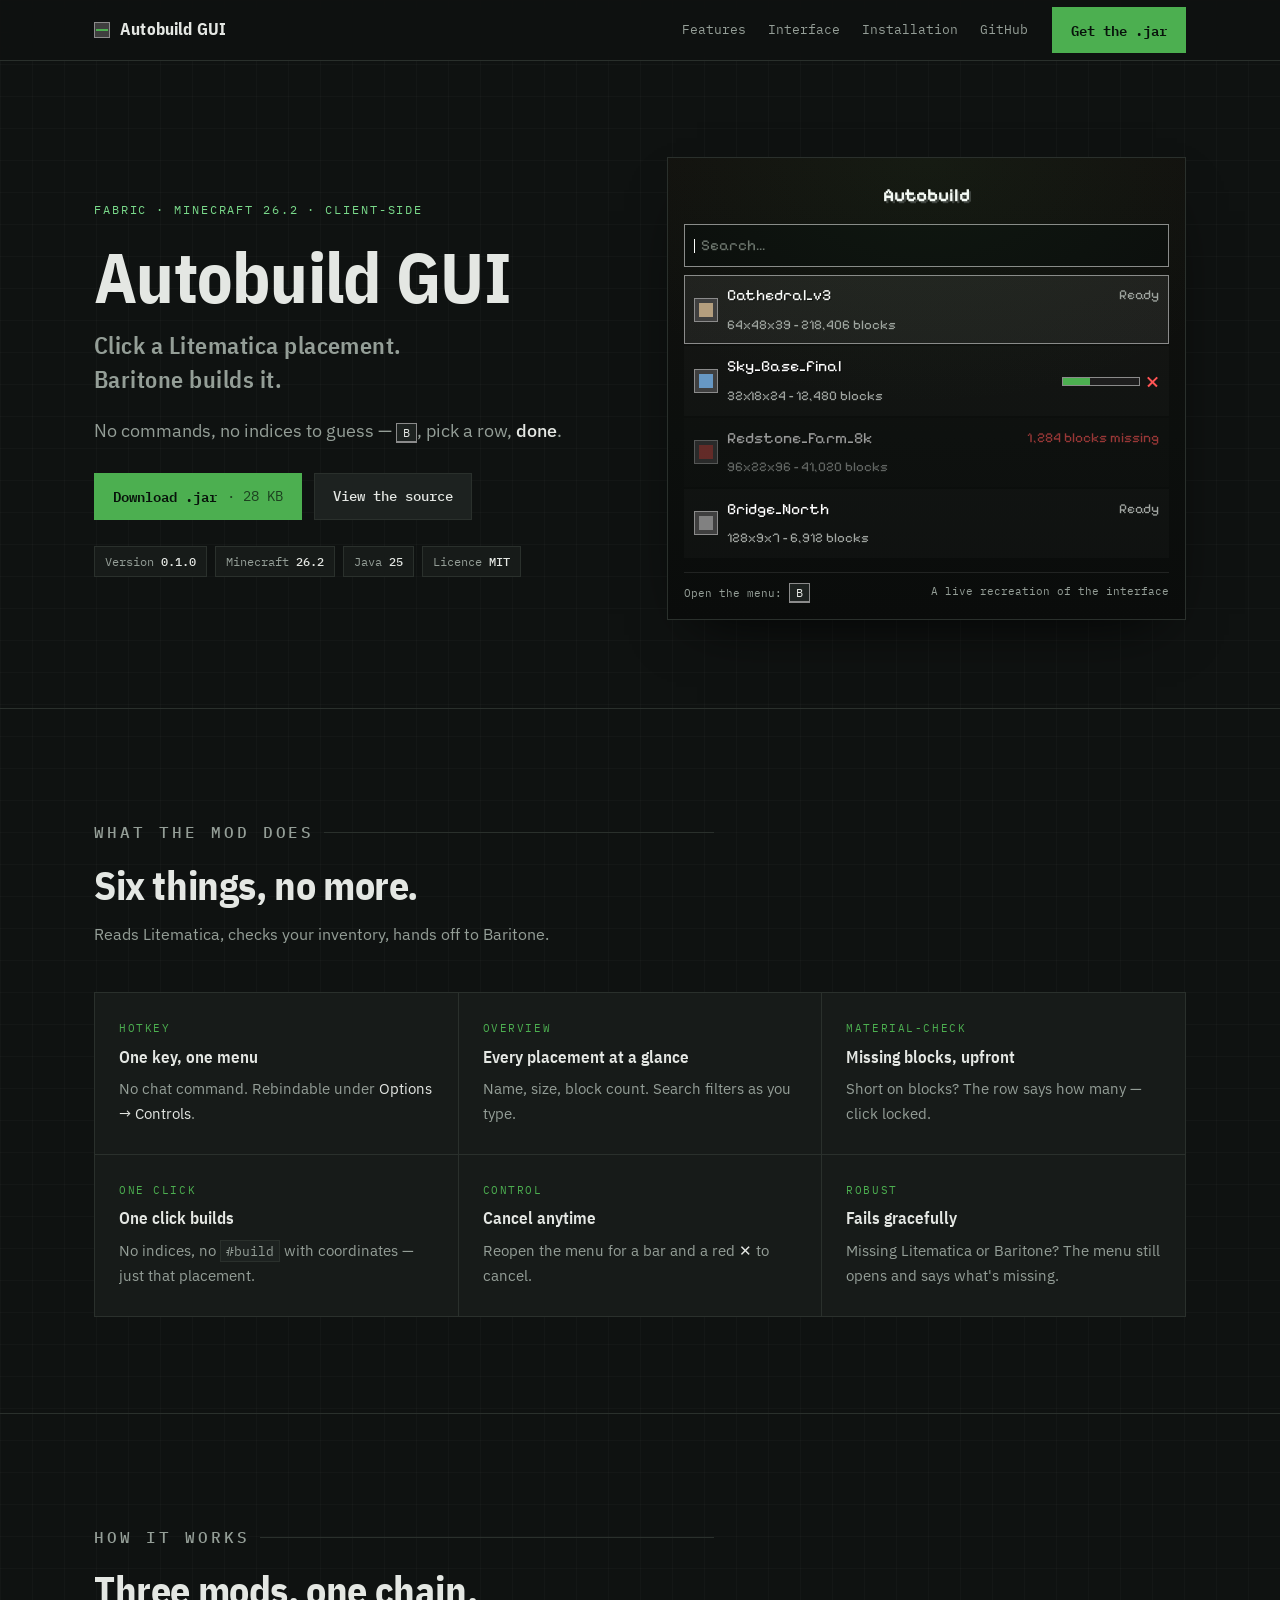
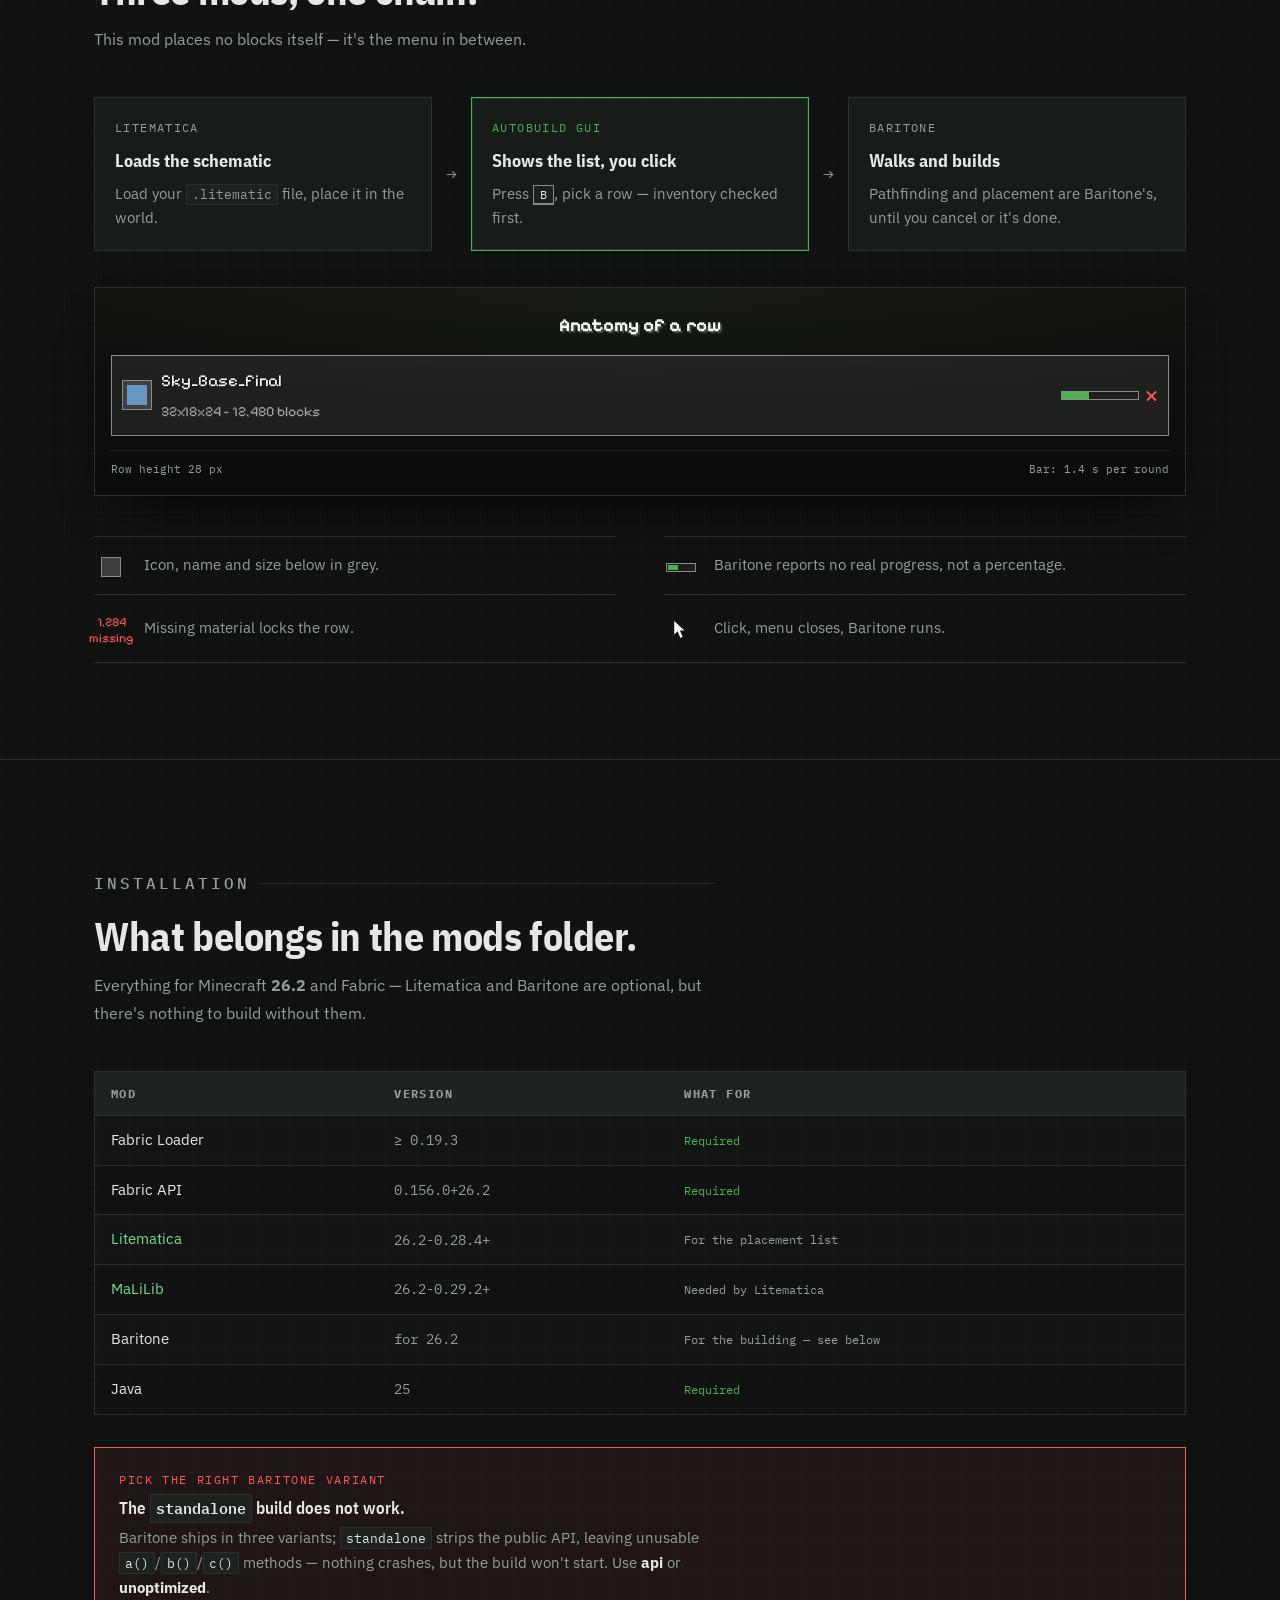
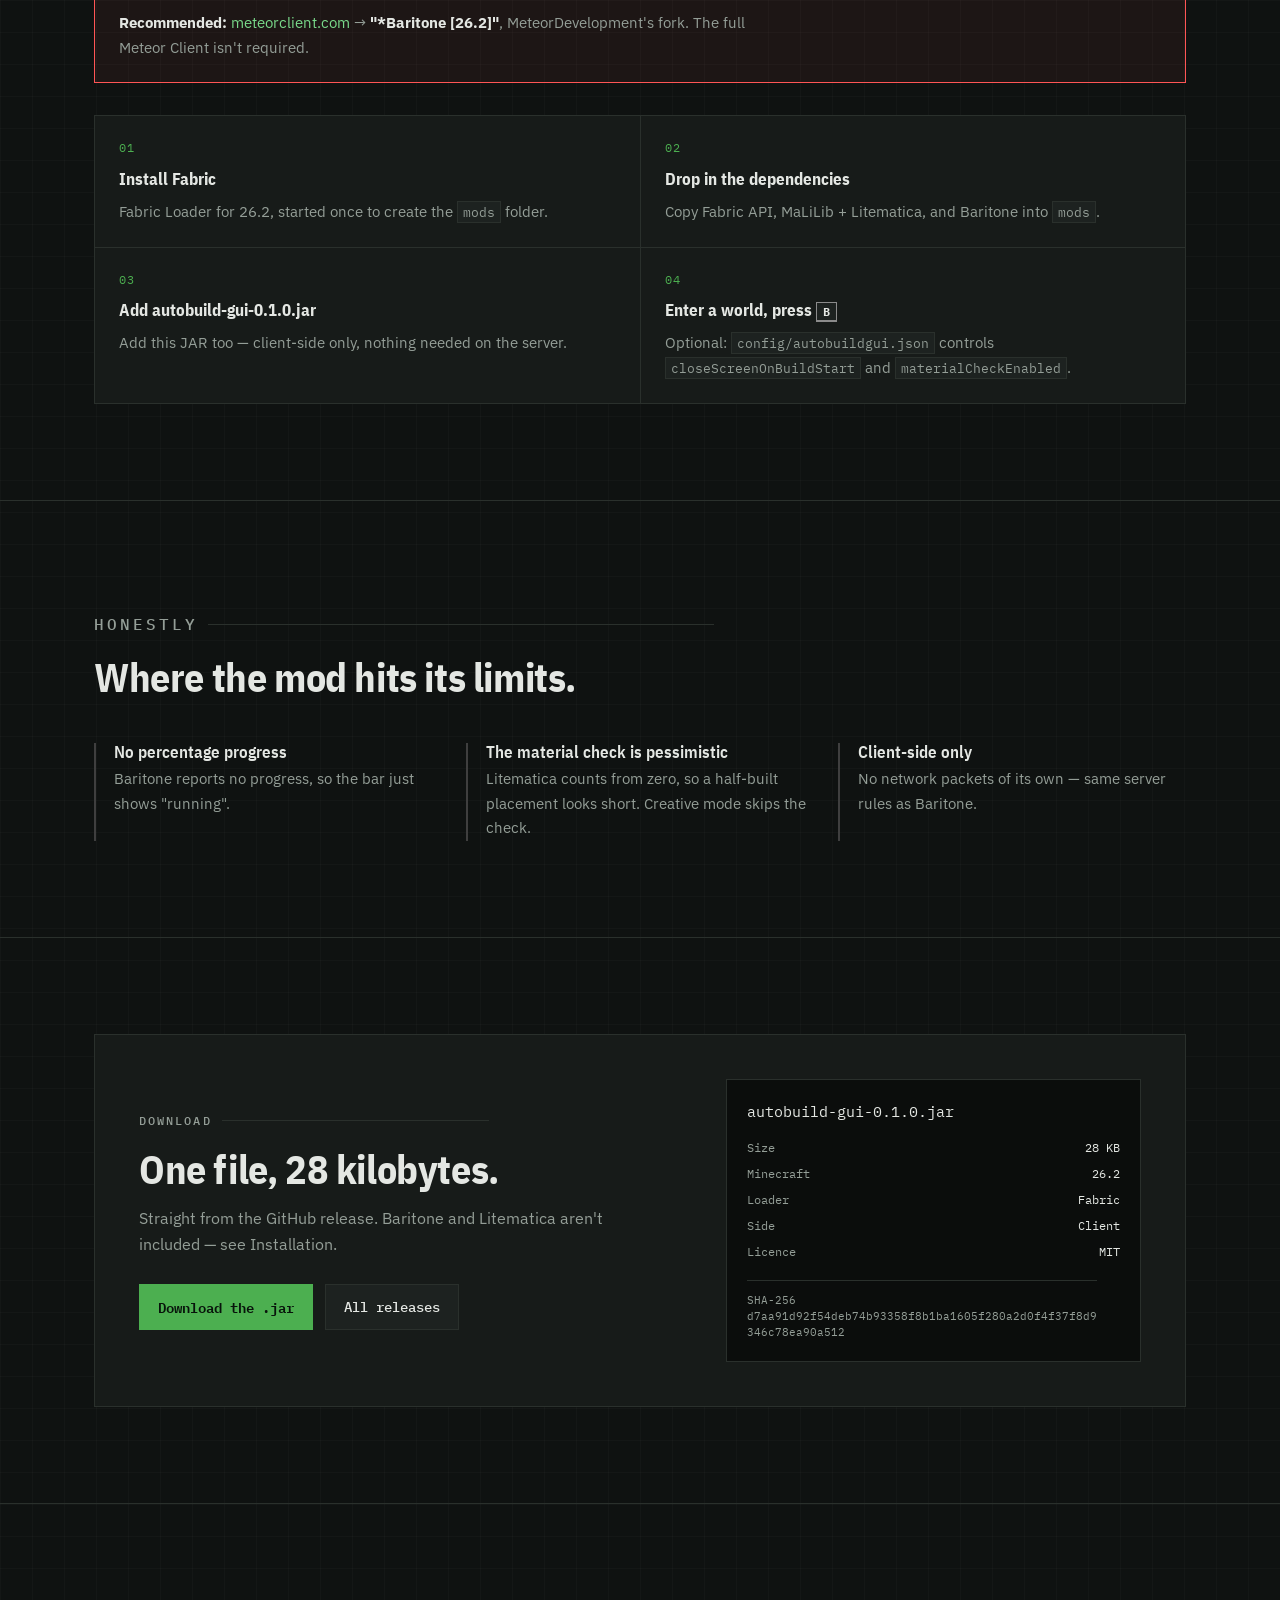
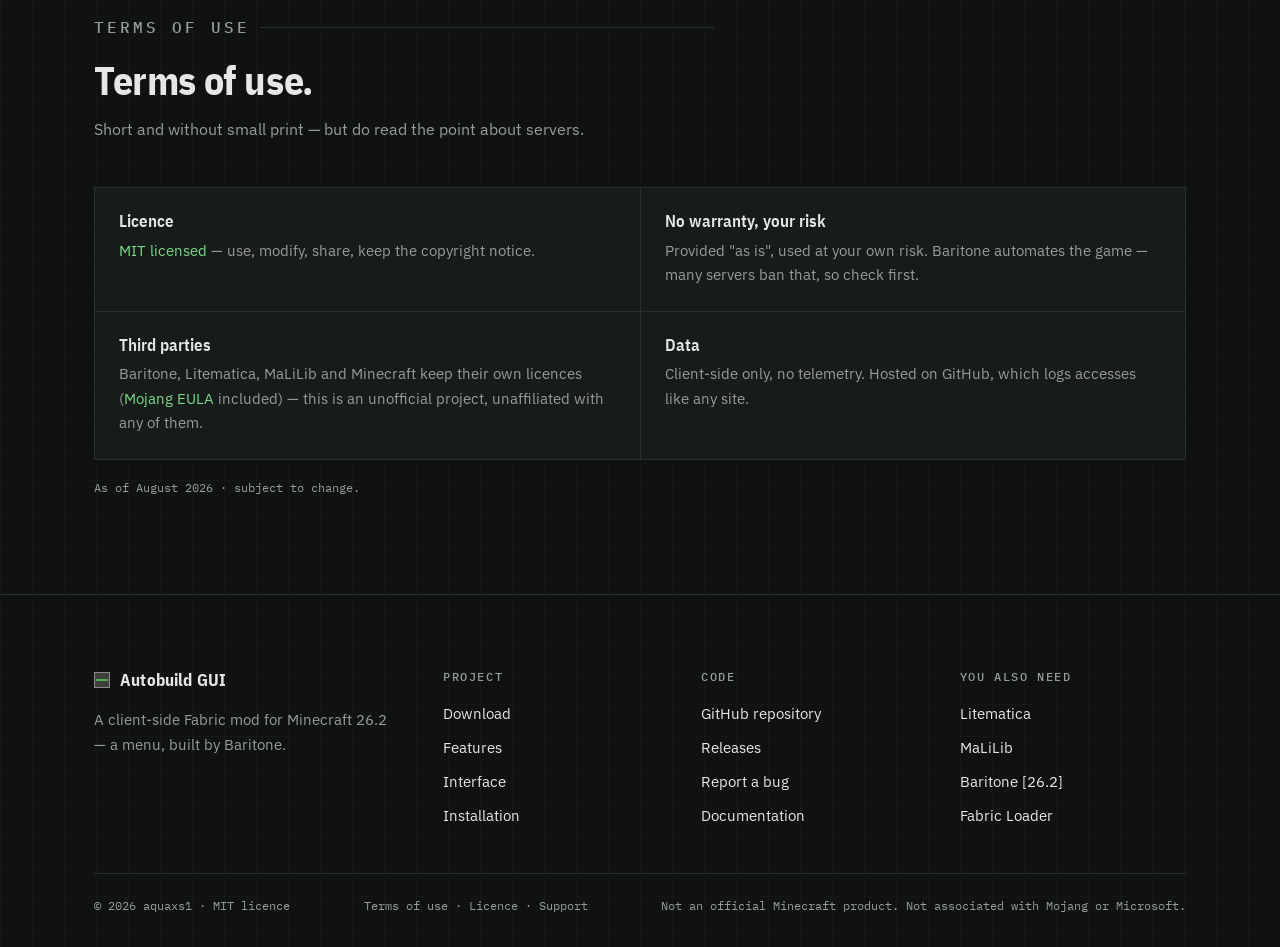
==== commit 563a24eb: "Cut the project page's copy by about 40% The hero in particular stacked a tagline, a headline, an h1" ====
--- a/docs/index.html
+++ b/docs/index.html
@@ -223,7 +223,7 @@
 @media (max-width:760px){.legend{grid-template-columns:minmax(0,1fr)}}
 .legend li{display:flex;gap:16px;padding:16px 0;border-top:1px solid var(--line)}
 .legend .swatch{width:34px;flex:none;display:flex;align-items:center;justify-content:center;padding-top:3px}
-.legend h3{margin-bottom:3px}
+.legend li{align-items:center}
 .legend p{color:var(--muted);font-size:.92rem}
 .sw-icon{width:20px;height:20px;background:var(--stone);position:relative}
 .sw-icon::after{content:"";position:absolute;inset:1px;background:var(--stone-dim)}
@@ -330,7 +330,7 @@
       <h1>Autobuild&nbsp;GUI
         <span class="thin">Click a Litematica placement. Baritone builds it.</span>
       </h1>
-      <p class="lede">No command to type, no index to guess: <kbd>B</kbd> opens a list of every loaded schematic — <strong>one click starts the build</strong>. The mod is pure menu; the building is Baritone's job.</p>
+      <p class="lede">No commands, no indices to guess — <kbd>B</kbd>, pick a row, <strong>done</strong>.</p>
       <div class="cta-row">
         <a class="btn btn-primary" href="https://github.com/aquaxs1/Autobuild-GUI/releases/download/v0.1.0/autobuild-gui-0.1.0.jar">Download .jar <span class="sz">· 28&nbsp;KB</span></a>
         <a class="btn" href="https://github.com/aquaxs1/Autobuild-GUI">View the source</a>
@@ -395,39 +395,39 @@
     <div class="sec-head">
       <p class="eyebrow">What the mod does</p>
       <h2>Six things, no more.</h2>
-      <p>Autobuild GUI is deliberately small: it reads what Litematica has loaded, checks your inventory and hands the job to Baritone. Everything else those two do themselves.</p>
+      <p>Reads Litematica, checks your inventory, hands off to Baritone.</p>
     </div>
 
     <div class="features">
       <div class="feature">
         <span class="tag">Hotkey</span>
-        <h3>A menu at the press of a key</h3>
-        <p><kbd>B</kbd> opens the list — mid-game, without a chat command. The key is rebindable under <em>Options → Controls</em>.</p>
+        <h3>One key, one menu</h3>
+        <p>No chat command. Rebindable under <em>Options → Controls</em>.</p>
       </div>
       <div class="feature">
         <span class="tag">Overview</span>
         <h3>Every placement at a glance</h3>
-        <p>Every row shows name, dimensions and block count. The search box filters by name as you type — even with twenty schematics loaded.</p>
+        <p>Name, size, block count. Search filters as you type.</p>
       </div>
       <div class="feature">
         <span class="tag">Material-Check</span>
-        <h3>Tells you beforehand what is missing</h3>
-        <p>If the inventory falls short, the row reads <em>"N blocks missing"</em> and the click is locked — rather than getting stuck halfway through.</p>
+        <h3>Missing blocks, upfront</h3>
+        <p>Short on blocks? The row says how many — click locked.</p>
       </div>
       <div class="feature">
         <span class="tag">One click</span>
-        <h3>A click starts the build</h3>
-        <p>Baritone gets exactly that placement and the menu closes. No counting indices, no <code>#build</code> with coordinates.</p>
+        <h3>One click builds</h3>
+        <p>No indices, no <code>#build</code> with coordinates — just that placement.</p>
       </div>
       <div class="feature">
         <span class="tag">Control</span>
-        <h3>A running indicator you can stop</h3>
-        <p>Open the menu again and the running placement shows a bar and a red <em>✕</em>. Only ever one build runs; a new one cancels the old one cleanly.</p>
+        <h3>Cancel anytime</h3>
+        <p>Reopen the menu for a bar and a red <em>✕</em> to cancel.</p>
       </div>
       <div class="feature">
         <span class="tag">Robust</span>
-        <h3>Does not crash when something is missing</h3>
-        <p>Without Litematica or Baritone the menu still opens and says in plain words which mod is missing. Both are genuine soft dependencies.</p>
+        <h3>Fails gracefully</h3>
+        <p>Missing Litematica or Baritone? The menu still opens and says what's missing.</p>
       </div>
     </div>
   </div>
@@ -439,26 +439,26 @@
     <div class="sec-head">
       <p class="eyebrow">How it works</p>
       <h2>Three mods, one chain.</h2>
-      <p>Autobuild GUI does not place a single block itself. It is the layer in between — menu and glue.</p>
+      <p>This mod places no blocks itself — it's the menu in between.</p>
     </div>
 
     <div class="pipe">
       <div class="step">
         <p class="who">Litematica</p>
         <b>Loads the schematic</b>
-        <p>You load your <code>.litematic</code> file as usual and put the placement into the world.</p>
+        <p>Load your <code>.litematic</code> file, place it in the world.</p>
       </div>
       <div class="arrow" aria-hidden="true">→</div>
       <div class="step self">
         <p class="who">Autobuild GUI</p>
         <b>Shows the list, you click</b>
-        <p>Press <kbd>B</kbd>, pick a row. Before that, the mod checks your inventory.</p>
+        <p>Press <kbd>B</kbd>, pick a row — inventory checked first.</p>
       </div>
       <div class="arrow" aria-hidden="true">→</div>
       <div class="step">
         <p class="who">Baritone</p>
         <b>Walks and builds</b>
-        <p>Pathfinding and block placement are entirely Baritone's — until you cancel or it is done.</p>
+        <p>Pathfinding and placement are Baritone's, until you cancel or it's done.</p>
       </div>
     </div>
 
@@ -482,29 +482,25 @@
         <li>
           <span class="swatch"><span class="sw-icon"></span></span>
           <div>
-            <h3>Name, dimensions, block count</h3>
-            <p>The placement icon on the left, the name beside it and below it in grey <code>32x18x24 - 12,480 blocks</code>. Enough to tell two similar schematics apart.</p>
+            <p>Icon, name and size below in grey.</p>
           </div>
         </li>
         <li>
           <span class="swatch"><span class="sw-bar"></span></span>
           <div>
-            <h3>A running bar rather than invented percentages</h3>
-            <p>The bar travels instead of showing a number: Baritone's builder API reports no progress. A made-up percentage would be worse than none.</p>
+            <p>Baritone reports no real progress, not a percentage.</p>
           </div>
         </li>
         <li>
           <span class="swatch"><span class="sw-text">1,284<br>missing</span></span>
           <div>
-            <h3>A red row means locked</h3>
-            <p>If material is missing, the row is blocked rather than started. The click checks again — nothing is ever built on stale data.</p>
+            <p>Missing material locks the row.</p>
           </div>
         </li>
         <li>
           <span class="swatch"><svg class="sw-cursor" viewBox="0 0 12 16" aria-hidden="true"><path d="M0 0 L0 12 L3 9 L5.5 15 L7.5 14 L5 8.5 L9 8.5 Z"/></svg></span>
           <div>
-            <h3>One click, no dialog</h3>
-            <p>Click a row, the menu closes, Baritone runs. Press <kbd>B</kbd> again to see the running build with an <em>✕</em> to cancel.</p>
+            <p>Click, menu closes, Baritone runs.</p>
           </div>
         </li>
       </ul>
@@ -518,7 +514,7 @@
     <div class="sec-head">
       <p class="eyebrow">Installation</p>
       <h2>What belongs in the mods folder.</h2>
-      <p>Everything for Minecraft <strong>26.2</strong> and Fabric. Litematica and Baritone are optional in the technical sense — without them the mod starts, but it has nothing to show and nothing to build with.</p>
+      <p>Everything for Minecraft <strong>26.2</strong> and Fabric — Litematica and Baritone are optional, but there's nothing to build without them.</p>
     </div>
 
     <div class="table-scroll">
@@ -538,18 +534,17 @@
     </div>
 
     <div class="warn">
-      <p class="lbl">Important: the right Baritone variant</p>
+      <p class="lbl">Pick the right Baritone variant</p>
       <h3>The <code>standalone</code> build does not work.</h3>
-      <p>Baritone is built in three variants. In <code>standalone</code>, Baritone's own ProGuard run removes the keep rule for <code>baritone.api.**</code> — every API method there is called just <code>a()</code>, <code>b()</code>, <code>c()</code> and no other mod can call them. The usable ones are <strong>api</strong> and <strong>unoptimized</strong>.</p>
-      <p><strong>Recommended:</strong> on <a href="https://meteorclient.com">meteorclient.com</a>, the download button <strong>"*Baritone [26.2]"</strong>. That is the standalone fork by MeteorDevelopment — the full Meteor Client does <em>not</em> have to be installed.</p>
-      <p>If a <code>standalone</code> build ends up in the folder anyway, nothing crashes: the click then reports <em>"This Baritone build has no API package"</em>.</p>
+      <p>Baritone ships in three variants; <code>standalone</code> strips the public API, leaving unusable <code>a()</code>/<code>b()</code>/<code>c()</code> methods — nothing crashes, but the build won't start. Use <strong>api</strong> or <strong>unoptimized</strong>.</p>
+      <p><strong>Recommended:</strong> <a href="https://meteorclient.com">meteorclient.com</a> → <strong>"*Baritone [26.2]"</strong>, MeteorDevelopment's fork. The full Meteor Client isn't required.</p>
     </div>
 
     <ol class="steps">
-      <li><b>Install Fabric</b><p>Set up Fabric Loader for Minecraft 26.2 and start it once, so that the <code>mods</code> folder exists.</p></li>
-      <li><b>Drop in the dependencies</b><p>Copy Fabric API, MaLiLib + Litematica and Baritone (api or unoptimized) into the <code>mods</code> folder.</p></li>
-      <li><b>Add autobuild-gui-0.1.0.jar</b><p>Put the JAR from here alongside them — it is client-side, nothing has to be installed on the server.</p></li>
-      <li><b>Enter a world, press <kbd>B</kbd></b><p>The menu opens. Optional: <code>config/autobuildgui.json</code> controls <code>closeScreenOnBuildStart</code> and <code>materialCheckEnabled</code>.</p></li>
+      <li><b>Install Fabric</b><p>Fabric Loader for 26.2, started once to create the <code>mods</code> folder.</p></li>
+      <li><b>Drop in the dependencies</b><p>Copy Fabric API, MaLiLib + Litematica, and Baritone into <code>mods</code>.</p></li>
+      <li><b>Add autobuild-gui-0.1.0.jar</b><p>Add this JAR too — client-side only, nothing needed on the server.</p></li>
+      <li><b>Enter a world, press <kbd>B</kbd></b><p>Optional: <code>config/autobuildgui.json</code> controls <code>closeScreenOnBuildStart</code> and <code>materialCheckEnabled</code>.</p></li>
     </ol>
   </div>
 </section>
@@ -564,15 +559,15 @@
     <ul class="notes">
       <li>
         <h3>No percentage progress</h3>
-        <p>Baritone's <code>IBuilderProcess</code> gives no progress information. That is why the bar shows "running" instead of a number.</p>
+        <p>Baritone reports no progress, so the bar just shows "running".</p>
       </li>
       <li>
         <h3>The material check is pessimistic</h3>
-        <p>Litematica counts what a build from zero needs. A half-finished placement therefore asks for more material than is actually still required. In creative mode nothing is checked at all.</p>
+        <p>Litematica counts from zero, so a half-built placement looks short. Creative mode skips the check.</p>
       </li>
       <li>
         <h3>Client-side only</h3>
-        <p>The mod sends no network packets of its own. On servers the same rules apply as for Baritone itself — see the terms of use.</p>
+        <p>No network packets of its own — same server rules as Baritone.</p>
       </li>
     </ul>
   </div>
@@ -585,7 +580,7 @@
       <div>
         <p class="eyebrow">Download</p>
         <h2>One file, 28&nbsp;kilobytes.</h2>
-        <p>Straight from the GitHub release. Baritone and Litematica are not included — you download those separately, see Installation.</p>
+        <p>Straight from the GitHub release. Baritone and Litematica aren't included — see Installation.</p>
         <div class="cta-row" style="margin:26px 0 0">
           <a class="btn btn-primary" href="https://github.com/aquaxs1/Autobuild-GUI/releases/download/v0.1.0/autobuild-gui-0.1.0.jar">Download the .jar</a>
           <a class="btn" href="https://github.com/aquaxs1/Autobuild-GUI/releases">All releases</a>
@@ -618,27 +613,19 @@
     <div class="terms">
       <div>
         <h3>Licence</h3>
-        <p>Autobuild GUI is licensed under the <a href="https://github.com/aquaxs1/Autobuild-GUI/blob/main/LICENSE">MIT licence</a>. You may use, modify and pass on the mod as long as the copyright notice and the licence text stay intact.</p>
-      </div>
-      <div>
-        <h3>No warranty</h3>
-        <p>The software is provided "as is", without warranty of any kind. Use is at your own risk; no liability is accepted for damage to worlds, accounts or hardware.</p>
-      </div>
-      <div>
-        <h3>Use on servers</h3>
-        <p>Baritone automates the game. Many servers forbid automation and punish it with a ban. Whether using it on a particular server is allowed is yours to find out — that is your responsibility, not the mod's.</p>
-      </div>
-      <div>
-        <h3>Third-party software</h3>
-        <p>Baritone (LGPL-3.0) as well as Litematica and MaLiLib (LGPLv3) are not part of this download and are governed by their own licences. For Minecraft itself, the <a href="https://www.minecraft.net/eula">Mojang EULA</a> applies.</p>
+        <p><a href="https://github.com/aquaxs1/Autobuild-GUI/blob/main/LICENSE">MIT licensed</a> — use, modify, share, keep the copyright notice.</p>
+      </div>
+      <div>
+        <h3>No warranty, your risk</h3>
+        <p>Provided "as is", used at your own risk. Baritone automates the game — many servers ban that, so check first.</p>
+      </div>
+      <div>
+        <h3>Third parties</h3>
+        <p>Baritone, Litematica, MaLiLib and Minecraft keep their own licences (<a href="https://www.minecraft.net/eula">Mojang EULA</a> included) — this is an unofficial project, unaffiliated with any of them.</p>
       </div>
       <div>
         <h3>Data</h3>
-        <p>The mod runs purely client-side, sends no network packets of its own and collects no telemetry. This page and the downloads are hosted by GitHub, whose servers log accesses.</p>
-      </div>
-      <div>
-        <h3>Not an official product</h3>
-        <p>Autobuild GUI is an unofficial fan project and is not connected to Mojang Studios, Microsoft, or the teams behind Baritone and Litematica.</p>
+        <p>Client-side only, no telemetry. Hosted on GitHub, which logs accesses like any site.</p>
       </div>
     </div>
     <p class="stamp">As of August 2026 · subject to change.</p>
@@ -652,7 +639,7 @@
     <div class="fgrid">
       <div class="fabout">
         <a class="brand" href="#top"><span class="cube"></span>Autobuild GUI</a>
-        <p>A client-side Fabric mod for Minecraft 26.2. A menu for Litematica placements, built by Baritone.</p>
+        <p>A client-side Fabric mod for Minecraft 26.2 — a menu, built by Baritone.</p>
       </div>
       <div>
         <h4>Project</h4>
